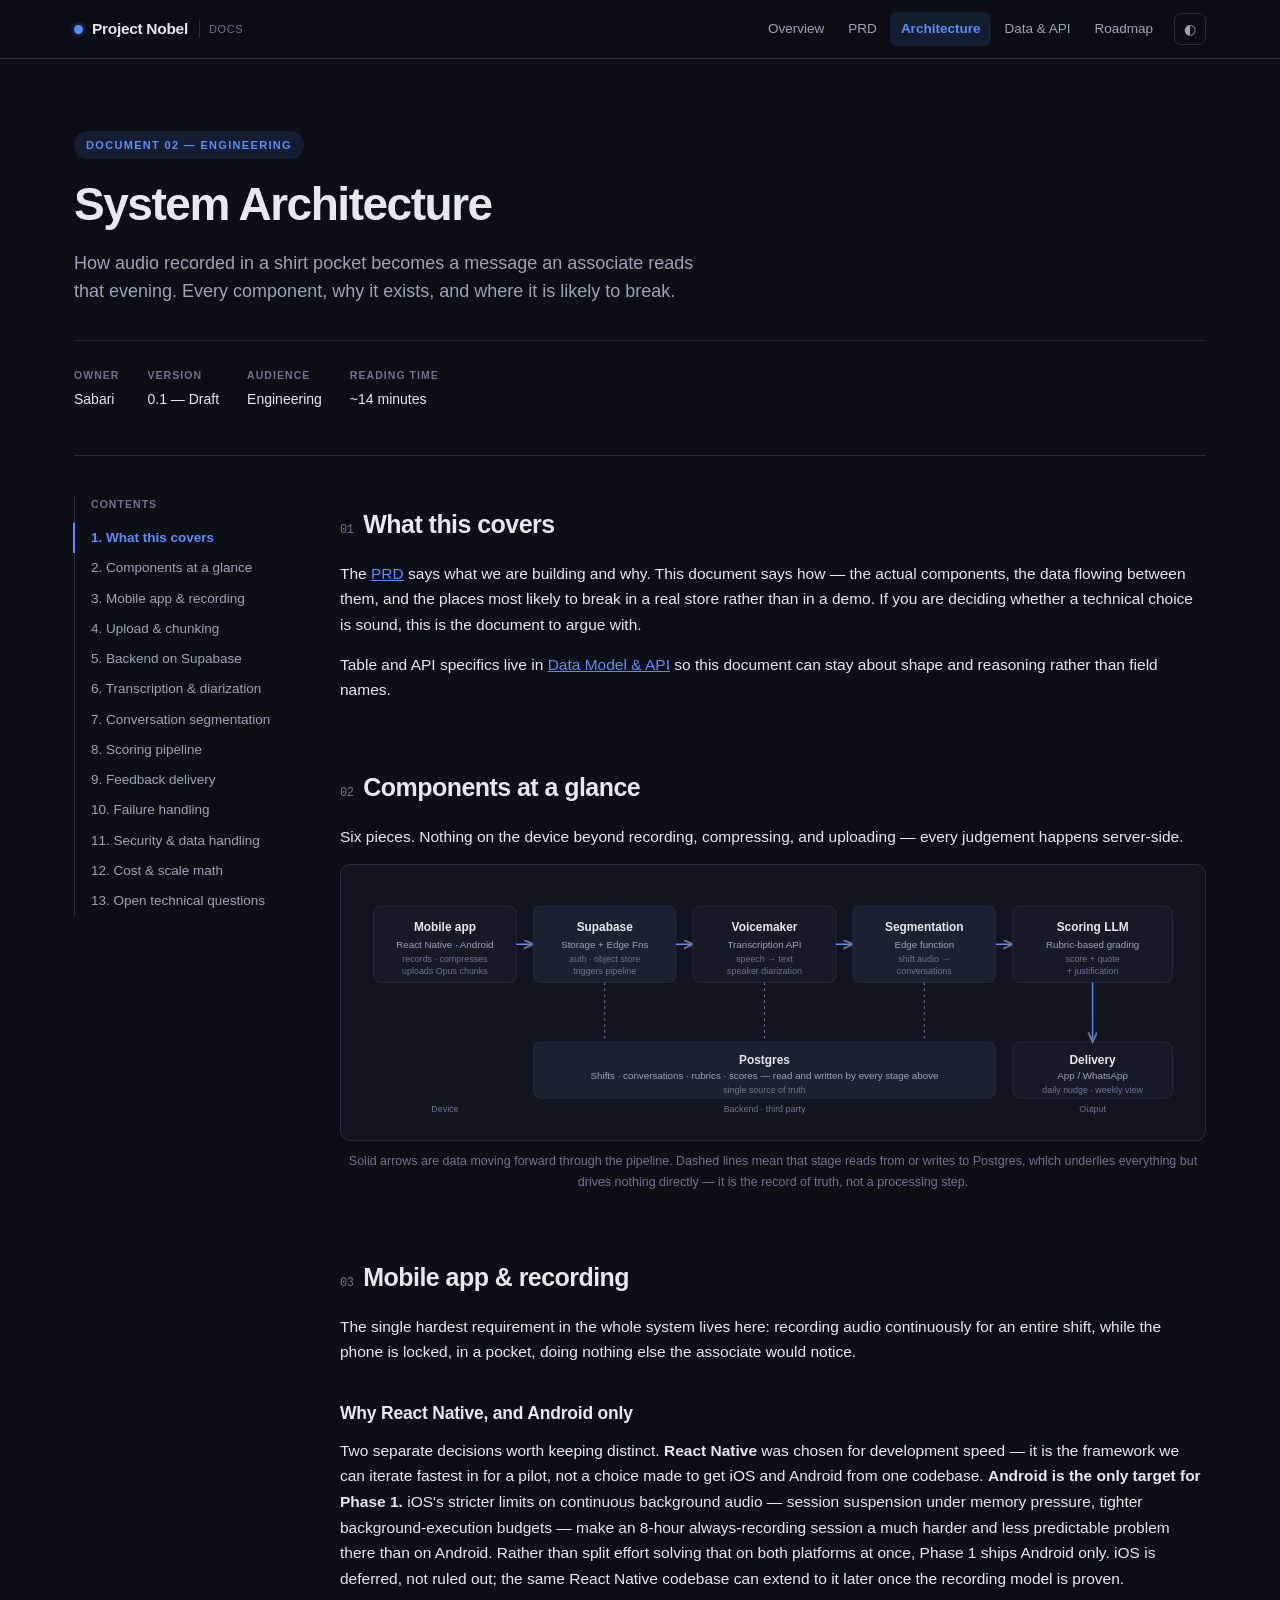
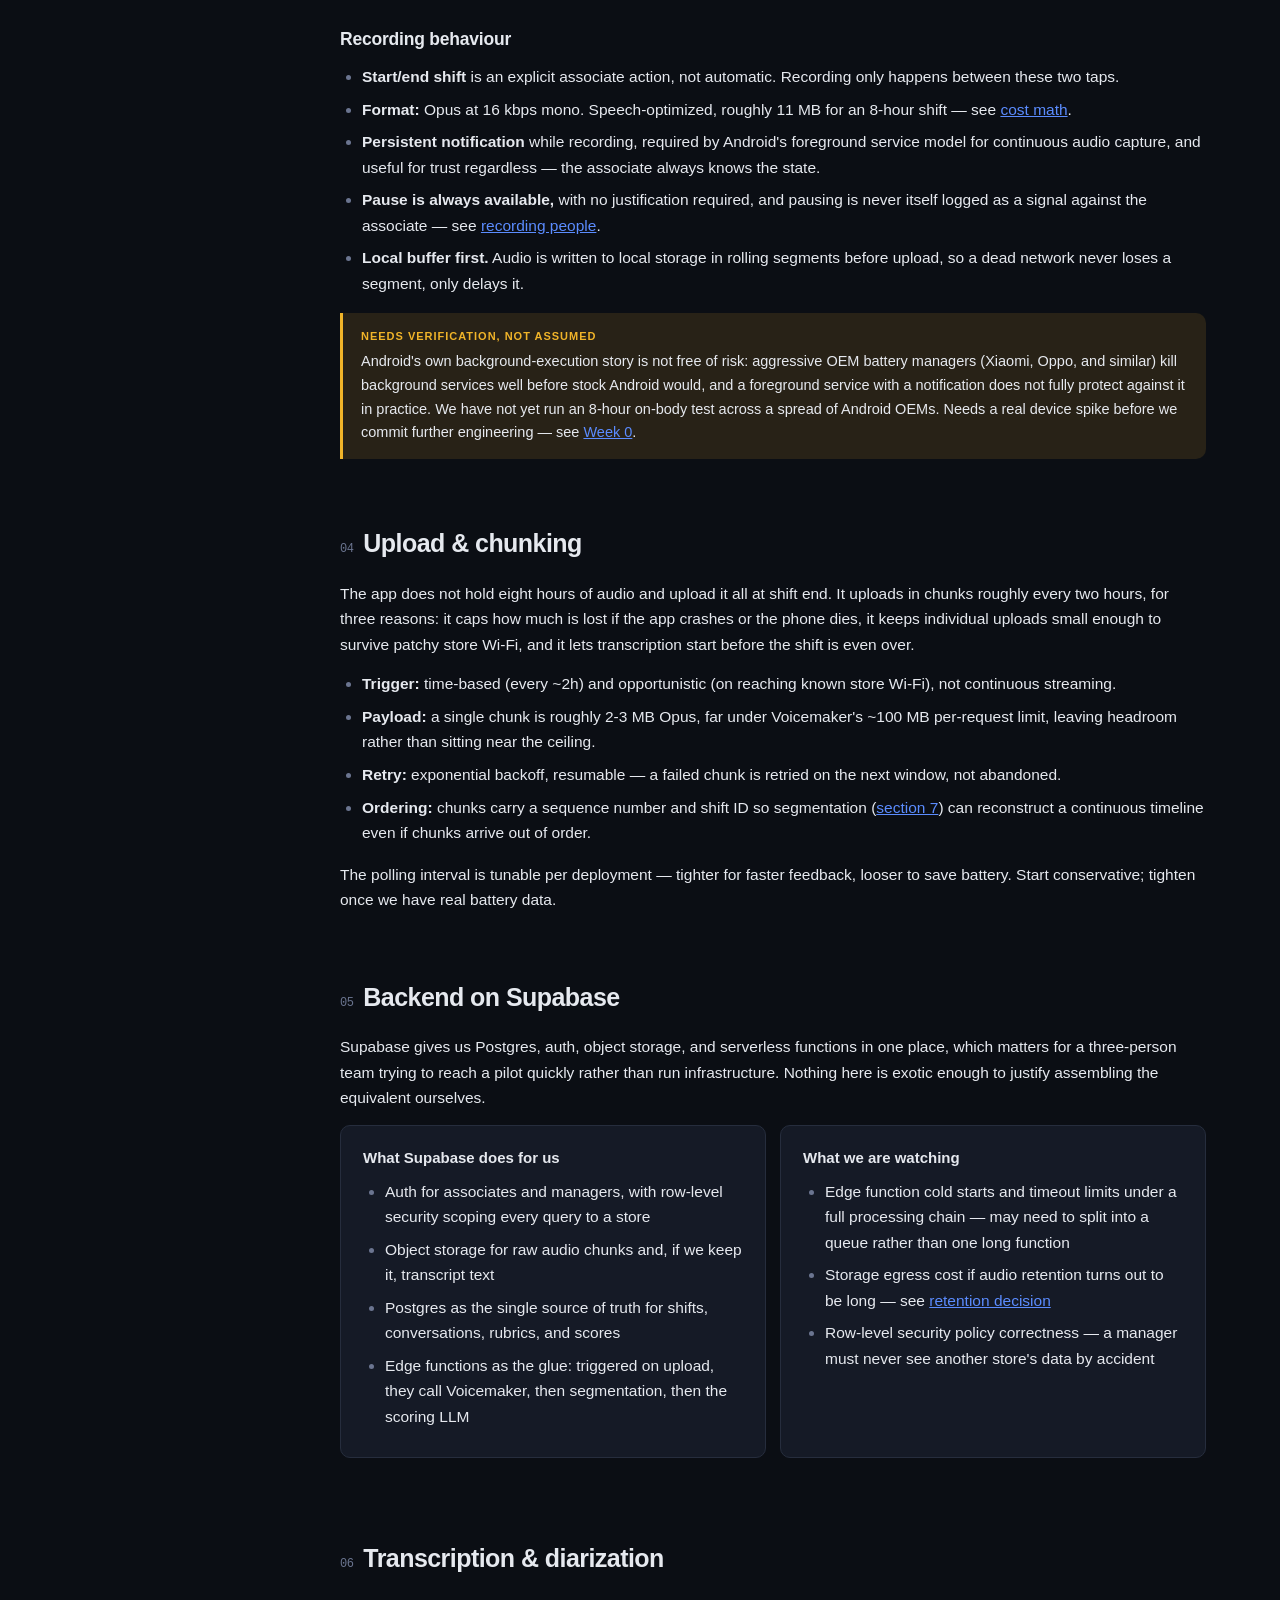
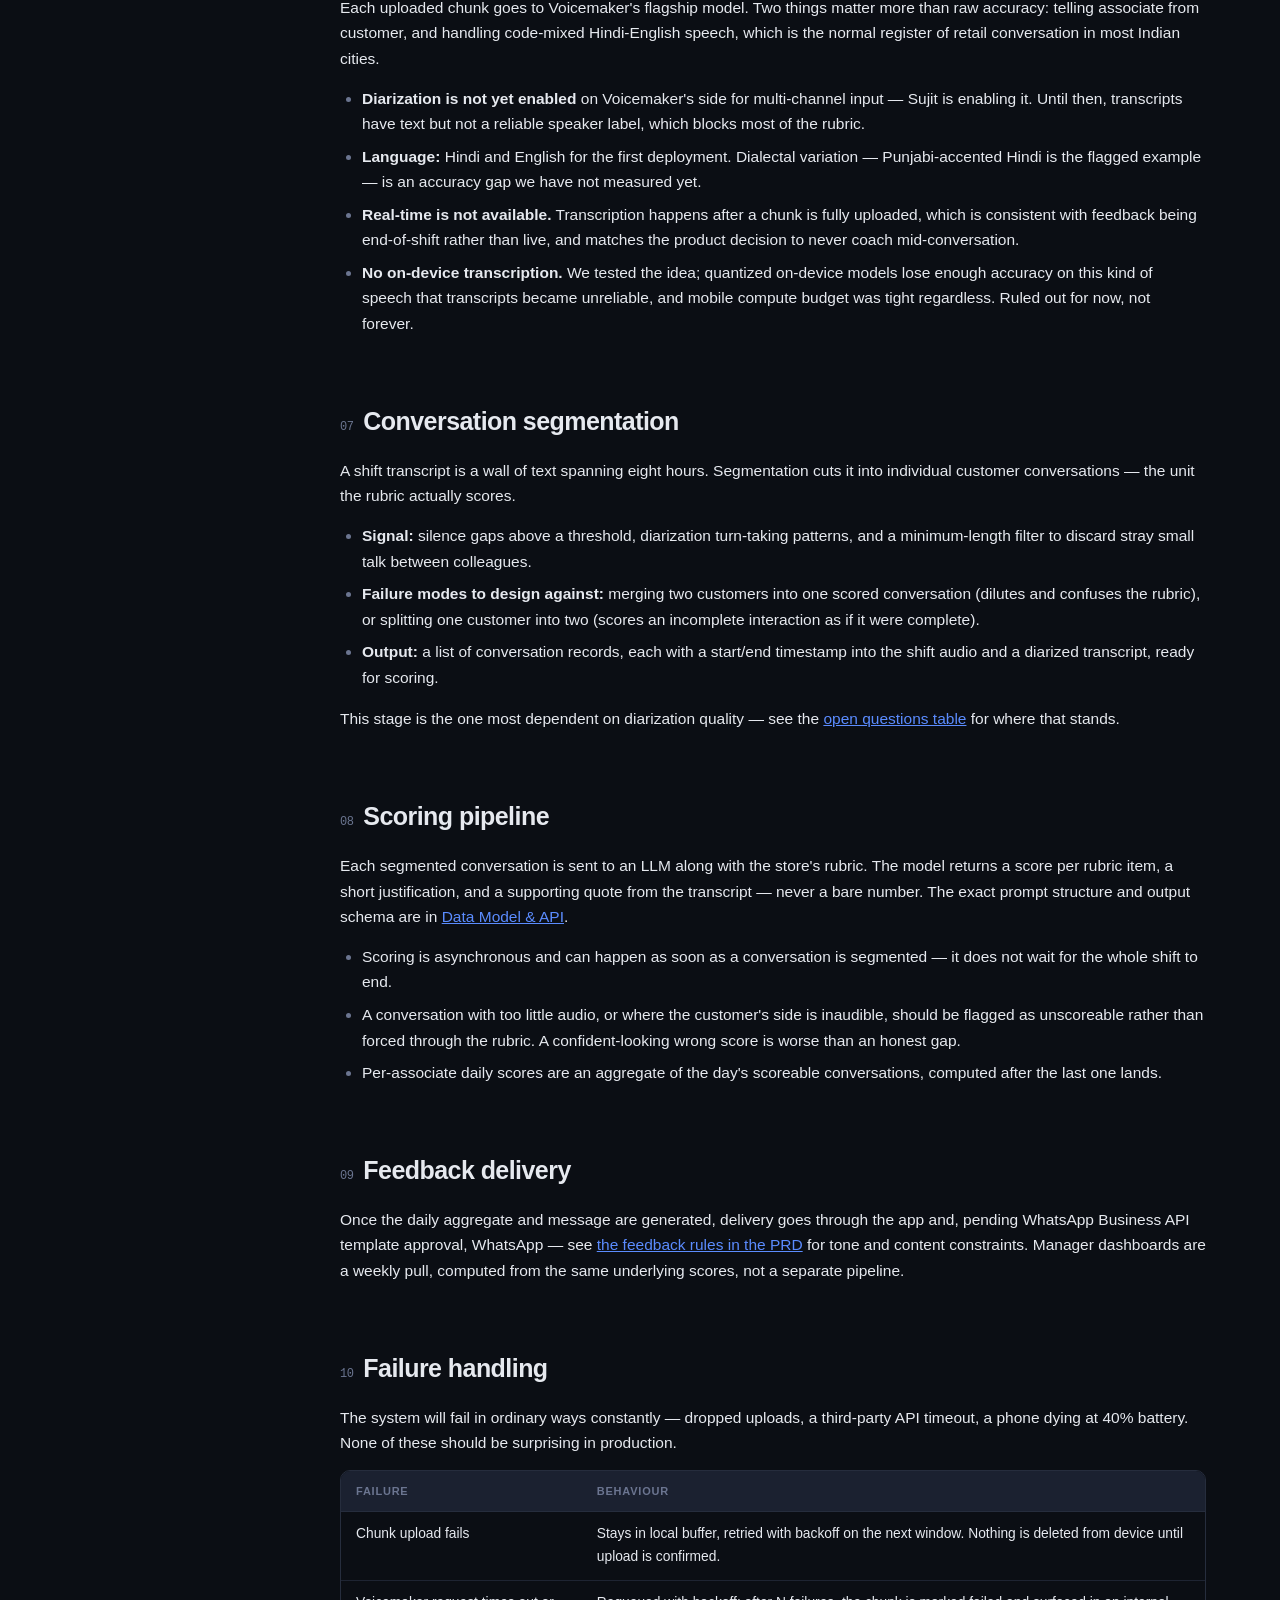
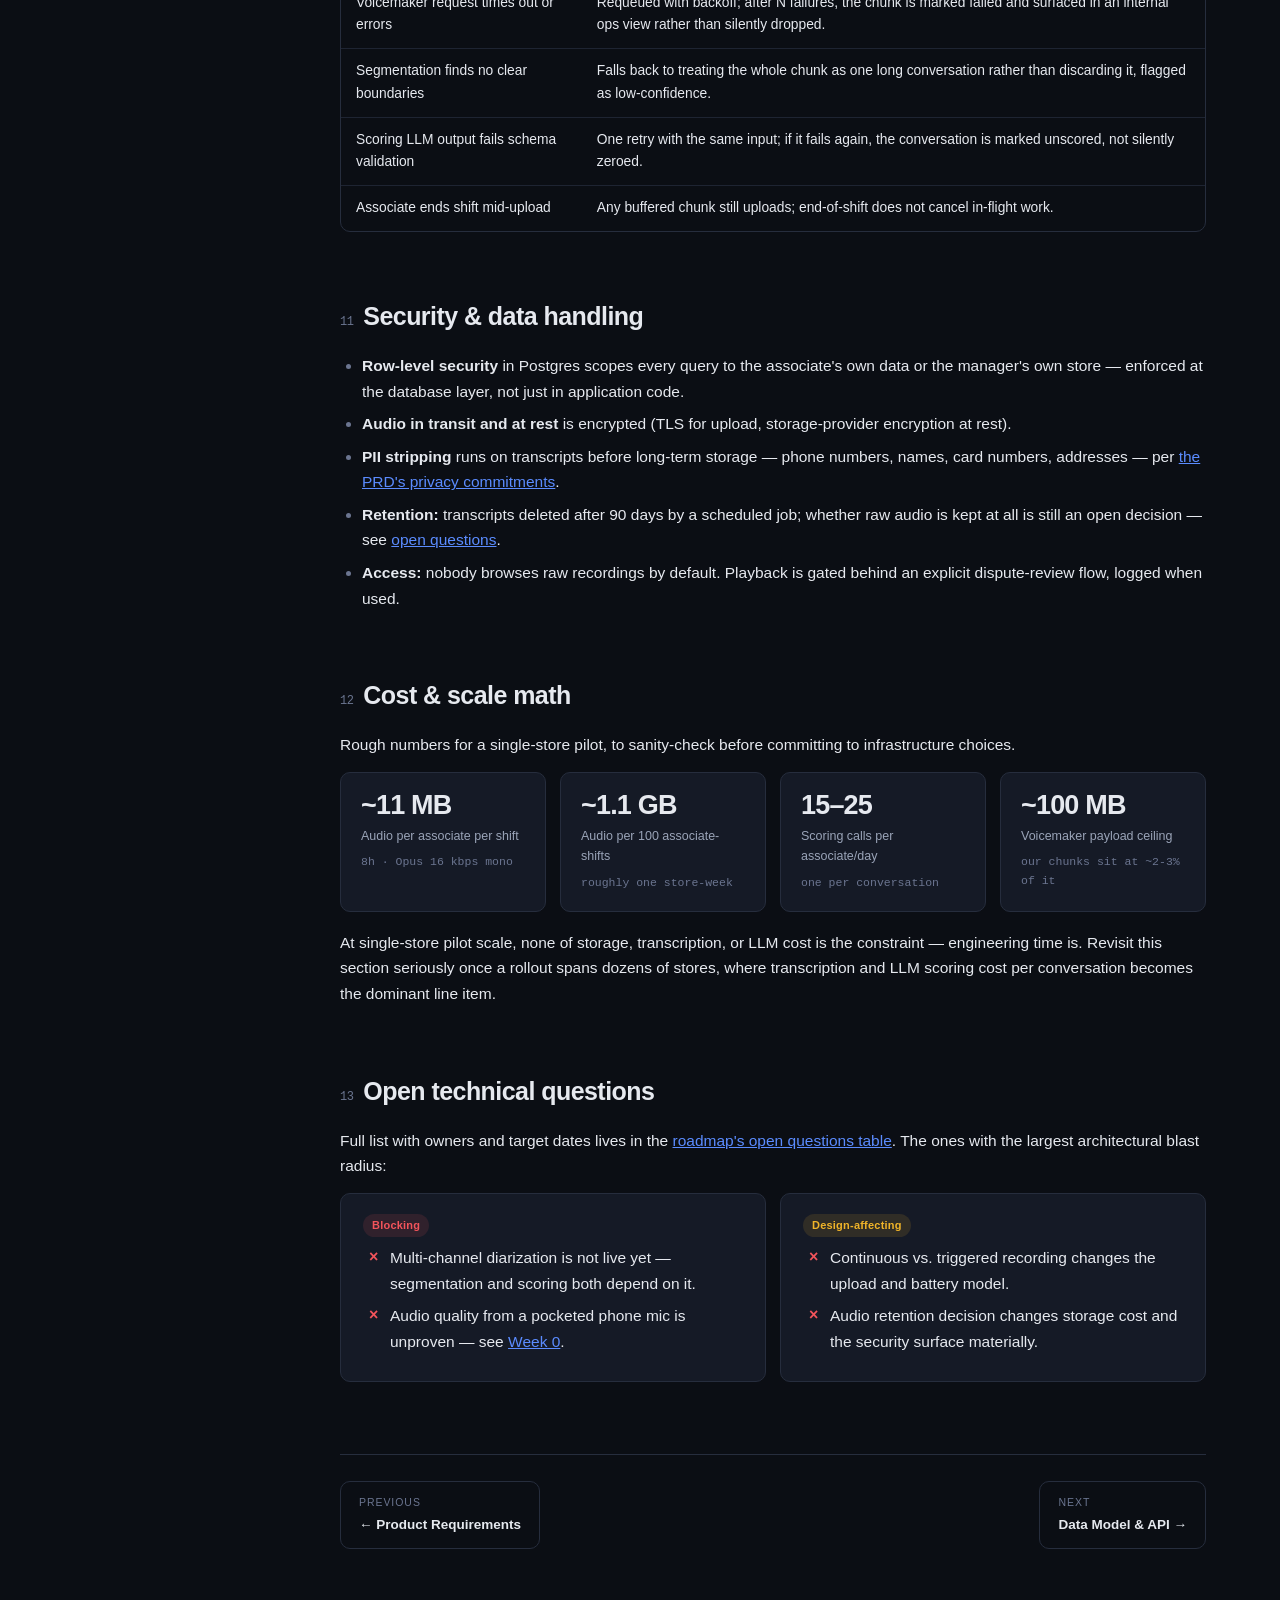
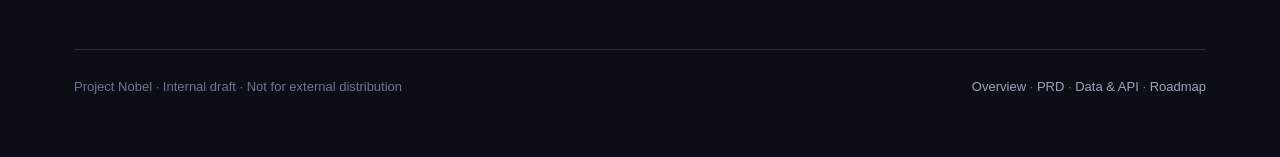
==== architecture.html @ faa928ad "Add Project Nobel documentation site: PRD, architecture, data model, roadmap Four-page HTML doc set " ====
<!DOCTYPE html>
<html lang="en" data-theme="dark">
<head>
<meta charset="utf-8">
<meta name="viewport" content="width=device-width, initial-scale=1">
<title>System Architecture — Project Nobel</title>
<meta name="description" content="How audio gets from a phone in a store to a feedback message. Components, pipelines, failure handling, security.">
<link rel="stylesheet" href="assets/styles.css">
</head>
<body>

<header class="topbar">
  <div class="topbar-inner">
    <a class="brand" href="index.html"><span class="brand-dot"></span> Project Nobel <small>Docs</small></a>
    <nav class="nav">
      <a href="index.html">Overview</a>
      <a href="prd.html">PRD</a>
      <a href="architecture.html" class="active">Architecture</a>
      <a href="data-model.html">Data &amp; API</a>
      <a href="roadmap.html">Roadmap</a>
      <button class="icon-btn" data-theme-toggle type="button">◐</button>
    </nav>
  </div>
  <div class="progress"></div>
</header>

<div class="wrap">

  <section class="hero">
    <span class="eyebrow">Document 02 — Engineering</span>
    <h1>System Architecture</h1>
    <p class="lede">
      How audio recorded in a shirt pocket becomes a message an associate reads that evening.
      Every component, why it exists, and where it is likely to break.
    </p>
    <div class="meta-row">
      <div class="meta-item"><div class="k">Owner</div><div class="v">Sabari</div></div>
      <div class="meta-item"><div class="k">Version</div><div class="v">0.1 — Draft</div></div>
      <div class="meta-item"><div class="k">Audience</div><div class="v">Engineering</div></div>
      <div class="meta-item"><div class="k">Reading time</div><div class="v">~14 minutes</div></div>
    </div>
  </section>

  <div class="layout">

    <aside class="toc">
      <div class="toc-label">Contents</div>
      <a href="#scope">1. What this covers</a>
      <a href="#glance">2. Components at a glance</a>
      <a href="#mobile">3. Mobile app &amp; recording</a>
      <a href="#upload">4. Upload &amp; chunking</a>
      <a href="#backend">5. Backend on Supabase</a>
      <a href="#transcribe">6. Transcription &amp; diarization</a>
      <a href="#segment">7. Conversation segmentation</a>
      <a href="#score">8. Scoring pipeline</a>
      <a href="#deliver">9. Feedback delivery</a>
      <a href="#failure">10. Failure handling</a>
      <a href="#security">11. Security &amp; data handling</a>
      <a href="#cost">12. Cost &amp; scale math</a>
      <a href="#open">13. Open technical questions</a>
    </aside>

    <main>

      <h2 id="scope"><span class="section-num">01</span>What this covers</h2>
      <p>
        The <a href="prd.html">PRD</a> says what we are building and why. This document says how —
        the actual components, the data flowing between them, and the places most likely to break
        in a real store rather than in a demo. If you are deciding whether a technical choice is
        sound, this is the document to argue with.
      </p>
      <p>
        Table and API specifics live in <a href="data-model.html">Data Model &amp; API</a> so this
        document can stay about shape and reasoning rather than field names.
      </p>

      <h2 id="glance"><span class="section-num">02</span>Components at a glance</h2>
      <p>Six pieces. Nothing on the device beyond recording, compressing, and uploading — every judgement happens server-side.</p>

      <div class="diagram">
        <svg viewBox="0 0 960 268" role="img" aria-label="Architecture diagram: mobile app, Supabase storage and edge functions, Voicemaker transcription, segmentation, scoring LLM in a top row; Postgres and delivery in a second row, with dashed lines showing which stages read and write Postgres">
          <defs>
            <marker id="ah2" markerWidth="9" markerHeight="9" refX="7" refY="3.2" orient="auto">
              <path d="M0,0 L7,3.2 L0,6.4" class="d-line" fill="none" stroke-width="1.4"/>
            </marker>
          </defs>

          <!-- pipeline row -->
          <g>
            <rect x="10" y="20" width="168" height="90" rx="9" class="d-fill d-stroke" stroke-width="1"/>
            <text x="94" y="50" text-anchor="middle" class="d-text" font-size="14" font-weight="620">Mobile app</text>
            <text x="94" y="70" text-anchor="middle" class="d-dim" font-size="11.5">React Native · Android</text>
            <text x="94" y="86" text-anchor="middle" class="d-faint" font-size="10.5" font-family="ui-monospace,monospace">records · compresses</text>
            <text x="94" y="100" text-anchor="middle" class="d-faint" font-size="10.5" font-family="ui-monospace,monospace">uploads Opus chunks</text>
          </g>
          <line x1="178" y1="65" x2="198" y2="65" class="d-line d-accent-s" stroke-width="1.6" marker-end="url(#ah2)"/>

          <g>
            <rect x="198" y="20" width="168" height="90" rx="9" class="d-fill2 d-stroke" stroke-width="1"/>
            <text x="282" y="50" text-anchor="middle" class="d-text" font-size="14" font-weight="620">Supabase</text>
            <text x="282" y="70" text-anchor="middle" class="d-dim" font-size="11.5">Storage + Edge Fns</text>
            <text x="282" y="86" text-anchor="middle" class="d-faint" font-size="10.5" font-family="ui-monospace,monospace">auth · object store</text>
            <text x="282" y="100" text-anchor="middle" class="d-faint" font-size="10.5" font-family="ui-monospace,monospace">triggers pipeline</text>
          </g>
          <line x1="366" y1="65" x2="386" y2="65" class="d-line d-accent-s" stroke-width="1.6" marker-end="url(#ah2)"/>

          <g>
            <rect x="386" y="20" width="168" height="90" rx="9" class="d-fill d-stroke" stroke-width="1"/>
            <text x="470" y="50" text-anchor="middle" class="d-text" font-size="14" font-weight="620">Voicemaker</text>
            <text x="470" y="70" text-anchor="middle" class="d-dim" font-size="11.5">Transcription API</text>
            <text x="470" y="86" text-anchor="middle" class="d-faint" font-size="10.5" font-family="ui-monospace,monospace">speech → text</text>
            <text x="470" y="100" text-anchor="middle" class="d-faint" font-size="10.5" font-family="ui-monospace,monospace">speaker diarization</text>
          </g>
          <line x1="554" y1="65" x2="574" y2="65" class="d-line d-accent-s" stroke-width="1.6" marker-end="url(#ah2)"/>

          <g>
            <rect x="574" y="20" width="168" height="90" rx="9" class="d-fill2 d-stroke" stroke-width="1"/>
            <text x="658" y="50" text-anchor="middle" class="d-text" font-size="14" font-weight="620">Segmentation</text>
            <text x="658" y="70" text-anchor="middle" class="d-dim" font-size="11.5">Edge function</text>
            <text x="658" y="86" text-anchor="middle" class="d-faint" font-size="10.5" font-family="ui-monospace,monospace">shift audio →</text>
            <text x="658" y="100" text-anchor="middle" class="d-faint" font-size="10.5" font-family="ui-monospace,monospace">conversations</text>
          </g>
          <line x1="742" y1="65" x2="762" y2="65" class="d-line d-accent-s" stroke-width="1.6" marker-end="url(#ah2)"/>

          <g>
            <rect x="762" y="20" width="188" height="90" rx="9" class="d-fill d-stroke" stroke-width="1"/>
            <text x="856" y="50" text-anchor="middle" class="d-text" font-size="14" font-weight="620">Scoring LLM</text>
            <text x="856" y="70" text-anchor="middle" class="d-dim" font-size="11.5">Rubric-based grading</text>
            <text x="856" y="86" text-anchor="middle" class="d-faint" font-size="10.5" font-family="ui-monospace,monospace">score + quote</text>
            <text x="856" y="100" text-anchor="middle" class="d-faint" font-size="10.5" font-family="ui-monospace,monospace">+ justification</text>
          </g>

          <!-- second row: persistence + output -->
          <rect x="198" y="180" width="544" height="66" rx="9" class="d-fill2 d-stroke" stroke-width="1"/>
          <text x="470" y="206" text-anchor="middle" class="d-text" font-size="14" font-weight="620">Postgres</text>
          <text x="470" y="224" text-anchor="middle" class="d-dim" font-size="11.5">Shifts · conversations · rubrics · scores — read and written by every stage above</text>
          <text x="470" y="240" text-anchor="middle" class="d-faint" font-size="10.5" font-family="ui-monospace,monospace">single source of truth</text>

          <line x1="282" y1="110" x2="282" y2="180" class="d-line" stroke-width="1.2" stroke-dasharray="3,4"/>
          <line x1="658" y1="110" x2="658" y2="180" class="d-line" stroke-width="1.2" stroke-dasharray="3,4"/>
          <line x1="470" y1="110" x2="470" y2="180" class="d-line" stroke-width="1.2" stroke-dasharray="3,4"/>

          <rect x="762" y="180" width="188" height="66" rx="9" class="d-fill d-stroke" stroke-width="1"/>
          <text x="856" y="206" text-anchor="middle" class="d-text" font-size="14" font-weight="620">Delivery</text>
          <text x="856" y="224" text-anchor="middle" class="d-dim" font-size="11.5">App / WhatsApp</text>
          <text x="856" y="240" text-anchor="middle" class="d-faint" font-size="10.5" font-family="ui-monospace,monospace">daily nudge · weekly view</text>
          <line x1="856" y1="110" x2="856" y2="180" class="d-line d-accent-s" stroke-width="1.6" marker-end="url(#ah2)"/>

          <text x="94" y="262" text-anchor="middle" class="d-faint" font-size="10.5">Device</text>
          <text x="470" y="262" text-anchor="middle" class="d-faint" font-size="10.5">Backend · third party</text>
          <text x="856" y="262" text-anchor="middle" class="d-faint" font-size="10.5">Output</text>
        </svg>
      </div>
      <p class="caption">
        Solid arrows are data moving forward through the pipeline. Dashed lines mean that stage reads
        from or writes to Postgres, which underlies everything but drives nothing directly — it is
        the record of truth, not a processing step.
      </p>

      <h2 id="mobile"><span class="section-num">03</span>Mobile app &amp; recording</h2>
      <p>
        The single hardest requirement in the whole system lives here: recording audio continuously
        for an entire shift, while the phone is locked, in a pocket, doing nothing else the associate
        would notice.
      </p>

      <h3>Why React Native, and Android only</h3>
      <p>
        Two separate decisions worth keeping distinct. <strong>React Native</strong> was chosen for
        development speed — it is the framework we can iterate fastest in for a pilot, not a choice
        made to get iOS and Android from one codebase. <strong>Android is the only target for Phase 1.</strong>
        iOS's stricter limits on continuous background audio — session suspension under memory
        pressure, tighter background-execution budgets — make an 8-hour always-recording session a
        much harder and less predictable problem there than on Android. Rather than split effort
        solving that on both platforms at once, Phase 1 ships Android only. iOS is deferred, not
        ruled out; the same React Native codebase can extend to it later once the recording model
        is proven.
      </p>

      <h3>Recording behaviour</h3>
      <ul>
        <li><strong>Start/end shift</strong> is an explicit associate action, not automatic. Recording only happens between these two taps.</li>
        <li><strong>Format:</strong> Opus at 16 kbps mono. Speech-optimized, roughly 11 MB for an 8-hour shift — see <a href="#cost">cost math</a>.</li>
        <li><strong>Persistent notification</strong> while recording, required by Android's foreground service model for continuous audio capture, and useful for trust regardless — the associate always knows the state.</li>
        <li><strong>Pause is always available,</strong> with no justification required, and pausing is never itself logged as a signal against the associate — see <a href="prd.html#privacy">recording people</a>.</li>
        <li><strong>Local buffer first.</strong> Audio is written to local storage in rolling segments before upload, so a dead network never loses a segment, only delays it.</li>
      </ul>

      <div class="note warn">
        <div class="t">Needs verification, not assumed</div>
        <p>
          Android's own background-execution story is not free of risk: aggressive OEM battery
          managers (Xiaomi, Oppo, and similar) kill background services well before stock Android
          would, and a foreground service with a notification does not fully protect against it in
          practice. We have not yet run an 8-hour on-body test across a spread of Android OEMs.
          Needs a real device spike before we commit further engineering — see
          <a href="roadmap.html#week0">Week 0</a>.
        </p>
      </div>

      <h2 id="upload"><span class="section-num">04</span>Upload &amp; chunking</h2>
      <p>
        The app does not hold eight hours of audio and upload it all at shift end. It uploads in
        chunks roughly every two hours, for three reasons: it caps how much is lost if the app
        crashes or the phone dies, it keeps individual uploads small enough to survive patchy store
        Wi-Fi, and it lets transcription start before the shift is even over.
      </p>
      <ul>
        <li><strong>Trigger:</strong> time-based (every ~2h) and opportunistic (on reaching known store Wi-Fi), not continuous streaming.</li>
        <li><strong>Payload:</strong> a single chunk is roughly 2-3 MB Opus, far under Voicemaker's ~100 MB per-request limit, leaving headroom rather than sitting near the ceiling.</li>
        <li><strong>Retry:</strong> exponential backoff, resumable — a failed chunk is retried on the next window, not abandoned.</li>
        <li><strong>Ordering:</strong> chunks carry a sequence number and shift ID so segmentation (<a href="#segment">section 7</a>) can reconstruct a continuous timeline even if chunks arrive out of order.</li>
      </ul>
      <p>The polling interval is tunable per deployment — tighter for faster feedback, looser to save battery. Start conservative; tighten once we have real battery data.</p>

      <h2 id="backend"><span class="section-num">05</span>Backend on Supabase</h2>
      <p>
        Supabase gives us Postgres, auth, object storage, and serverless functions in one place,
        which matters for a three-person team trying to reach a pilot quickly rather than run
        infrastructure. Nothing here is exotic enough to justify assembling the equivalent ourselves.
      </p>
      <div class="grid g2">
        <div class="card">
          <div class="card-title">What Supabase does for us</div>
          <ul>
            <li>Auth for associates and managers, with row-level security scoping every query to a store</li>
            <li>Object storage for raw audio chunks and, if we keep it, transcript text</li>
            <li>Postgres as the single source of truth for shifts, conversations, rubrics, and scores</li>
            <li>Edge functions as the glue: triggered on upload, they call Voicemaker, then segmentation, then the scoring LLM</li>
          </ul>
        </div>
        <div class="card">
          <div class="card-title">What we are watching</div>
          <ul>
            <li>Edge function cold starts and timeout limits under a full processing chain — may need to split into a queue rather than one long function</li>
            <li>Storage egress cost if audio retention turns out to be long — see <a href="prd.html#privacy">retention decision</a></li>
            <li>Row-level security policy correctness — a manager must never see another store's data by accident</li>
          </ul>
        </div>
      </div>

      <h2 id="transcribe"><span class="section-num">06</span>Transcription &amp; diarization</h2>
      <p>
        Each uploaded chunk goes to Voicemaker's flagship model. Two things matter more than raw
        accuracy: telling associate from customer, and handling code-mixed Hindi-English speech,
        which is the normal register of retail conversation in most Indian cities.
      </p>
      <ul>
        <li><strong>Diarization is not yet enabled</strong> on Voicemaker's side for multi-channel input — Sujit is enabling it. Until then, transcripts have text but not a reliable speaker label, which blocks most of the rubric.</li>
        <li><strong>Language:</strong> Hindi and English for the first deployment. Dialectal variation — Punjabi-accented Hindi is the flagged example — is an accuracy gap we have not measured yet.</li>
        <li><strong>Real-time is not available.</strong> Transcription happens after a chunk is fully uploaded, which is consistent with feedback being end-of-shift rather than live, and matches the product decision to never coach mid-conversation.</li>
        <li><strong>No on-device transcription.</strong> We tested the idea; quantized on-device models lose enough accuracy on this kind of speech that transcripts became unreliable, and mobile compute budget was tight regardless. Ruled out for now, not forever.</li>
      </ul>

      <h2 id="segment"><span class="section-num">07</span>Conversation segmentation</h2>
      <p>
        A shift transcript is a wall of text spanning eight hours. Segmentation cuts it into
        individual customer conversations — the unit the rubric actually scores.
      </p>
      <ul>
        <li><strong>Signal:</strong> silence gaps above a threshold, diarization turn-taking patterns, and a minimum-length filter to discard stray small talk between colleagues.</li>
        <li><strong>Failure modes to design against:</strong> merging two customers into one scored conversation (dilutes and confuses the rubric), or splitting one customer into two (scores an incomplete interaction as if it were complete).</li>
        <li><strong>Output:</strong> a list of conversation records, each with a start/end timestamp into the shift audio and a diarized transcript, ready for scoring.</li>
      </ul>
      <p>This stage is the one most dependent on diarization quality — see the <a href="roadmap.html#open">open questions table</a> for where that stands.</p>

      <h2 id="score"><span class="section-num">08</span>Scoring pipeline</h2>
      <p>
        Each segmented conversation is sent to an LLM along with the store's rubric. The model
        returns a score per rubric item, a short justification, and a supporting quote from the
        transcript — never a bare number. The exact prompt structure and output schema are in
        <a href="data-model.html#prompt">Data Model &amp; API</a>.
      </p>
      <ul>
        <li>Scoring is asynchronous and can happen as soon as a conversation is segmented — it does not wait for the whole shift to end.</li>
        <li>A conversation with too little audio, or where the customer's side is inaudible, should be flagged as unscoreable rather than forced through the rubric. A confident-looking wrong score is worse than an honest gap.</li>
        <li>Per-associate daily scores are an aggregate of the day's scoreable conversations, computed after the last one lands.</li>
      </ul>

      <h2 id="deliver"><span class="section-num">09</span>Feedback delivery</h2>
      <p>
        Once the daily aggregate and message are generated, delivery goes through the app and,
        pending WhatsApp Business API template approval, WhatsApp — see
        <a href="prd.html#feedback">the feedback rules in the PRD</a> for tone and content constraints.
        Manager dashboards are a weekly pull, computed from the same underlying scores, not a
        separate pipeline.
      </p>

      <h2 id="failure"><span class="section-num">10</span>Failure handling</h2>
      <p>The system will fail in ordinary ways constantly — dropped uploads, a third-party API timeout, a phone dying at 40% battery. None of these should be surprising in production.</p>
      <div class="table-wrap">
        <table>
          <thead><tr><th>Failure</th><th>Behaviour</th></tr></thead>
          <tbody>
            <tr><td>Chunk upload fails</td><td>Stays in local buffer, retried with backoff on the next window. Nothing is deleted from device until upload is confirmed.</td></tr>
            <tr><td>Voicemaker request times out or errors</td><td>Requeued with backoff; after N failures, the chunk is marked failed and surfaced in an internal ops view rather than silently dropped.</td></tr>
            <tr><td>Segmentation finds no clear boundaries</td><td>Falls back to treating the whole chunk as one long conversation rather than discarding it, flagged as low-confidence.</td></tr>
            <tr><td>Scoring LLM output fails schema validation</td><td>One retry with the same input; if it fails again, the conversation is marked unscored, not silently zeroed.</td></tr>
            <tr><td>Associate ends shift mid-upload</td><td>Any buffered chunk still uploads; end-of-shift does not cancel in-flight work.</td></tr>
          </tbody>
        </table>
      </div>

      <h2 id="security"><span class="section-num">11</span>Security &amp; data handling</h2>
      <ul>
        <li><strong>Row-level security</strong> in Postgres scopes every query to the associate's own data or the manager's own store — enforced at the database layer, not just in application code.</li>
        <li><strong>Audio in transit and at rest</strong> is encrypted (TLS for upload, storage-provider encryption at rest).</li>
        <li><strong>PII stripping</strong> runs on transcripts before long-term storage — phone numbers, names, card numbers, addresses — per <a href="prd.html#privacy">the PRD's privacy commitments</a>.</li>
        <li><strong>Retention:</strong> transcripts deleted after 90 days by a scheduled job; whether raw audio is kept at all is still an open decision — see <a href="roadmap.html#open">open questions</a>.</li>
        <li><strong>Access:</strong> nobody browses raw recordings by default. Playback is gated behind an explicit dispute-review flow, logged when used.</li>
      </ul>

      <h2 id="cost"><span class="section-num">12</span>Cost &amp; scale math</h2>
      <p>Rough numbers for a single-store pilot, to sanity-check before committing to infrastructure choices.</p>
      <div class="grid g4">
        <div class="stat"><div class="num">~11 MB</div><div class="lbl">Audio per associate per shift</div><div class="sub">8h · Opus 16 kbps mono</div></div>
        <div class="stat"><div class="num">~1.1 GB</div><div class="lbl">Audio per 100 associate-shifts</div><div class="sub">roughly one store-week</div></div>
        <div class="stat"><div class="num">15–25</div><div class="lbl">Scoring calls per associate/day</div><div class="sub">one per conversation</div></div>
        <div class="stat"><div class="num">~100 MB</div><div class="lbl">Voicemaker payload ceiling</div><div class="sub">our chunks sit at ~2-3% of it</div></div>
      </div>
      <p>
        At single-store pilot scale, none of storage, transcription, or LLM cost is the constraint —
        engineering time is. Revisit this section seriously once a rollout spans dozens of stores,
        where transcription and LLM scoring cost per conversation becomes the dominant line item.
      </p>

      <h2 id="open"><span class="section-num">13</span>Open technical questions</h2>
      <p>Full list with owners and target dates lives in the <a href="roadmap.html#open">roadmap's open questions table</a>. The ones with the largest architectural blast radius:</p>
      <div class="grid g2">
        <div class="card">
          <div class="card-title"><span class="pill p-red">Blocking</span></div>
          <ul class="crosslist">
            <li>Multi-channel diarization is not live yet — segmentation and scoring both depend on it.</li>
            <li>Audio quality from a pocketed phone mic is unproven — see <a href="roadmap.html#week0">Week 0</a>.</li>
          </ul>
        </div>
        <div class="card">
          <div class="card-title"><span class="pill p-yellow">Design-affecting</span></div>
          <ul class="crosslist">
            <li>Continuous vs. triggered recording changes the upload and battery model.</li>
            <li>Audio retention decision changes storage cost and the security surface materially.</li>
          </ul>
        </div>
      </div>

      <div class="pagenav">
        <a href="prd.html"><div class="k">Previous</div><div class="v">← Product Requirements</div></a>
        <a href="data-model.html"><div class="k">Next</div><div class="v">Data Model &amp; API →</div></a>
      </div>

    </main>
  </div>

  <footer class="footer">
    <div>Project Nobel · Internal draft · Not for external distribution</div>
    <div><a href="index.html">Overview</a> · <a href="prd.html">PRD</a> · <a href="data-model.html">Data &amp; API</a> · <a href="roadmap.html">Roadmap</a></div>
  </footer>
</div>

<script src="assets/app.js"></script>
</body>
</html>
---- assets/styles.css ----
/* Project Nobel — shared stylesheet
   Self-contained. No external fonts, no CDNs. Works offline. */

:root {
  --bg: #0b0e14;
  --bg-soft: #11151f;
  --surface: #151a26;
  --surface-2: #1b2130;
  --border: #262d3d;
  --border-soft: #1e2432;

  --text: #e6e9ef;
  --text-dim: #9aa4b8;
  --text-faint: #6b7590;

  --accent: #5b8cff;
  --accent-soft: rgba(91, 140, 255, 0.12);
  --good: #35c790;
  --good-soft: rgba(53, 199, 144, 0.12);
  --warn: #f0b429;
  --warn-soft: rgba(240, 180, 41, 0.12);
  --bad: #f2545b;
  --bad-soft: rgba(242, 84, 91, 0.12);
  --purple: #a78bfa;
  --purple-soft: rgba(167, 139, 250, 0.12);

  --mono: ui-monospace, "SF Mono", SFMono-Regular, Menlo, Consolas, monospace;
  --sans: -apple-system, BlinkMacSystemFont, "Segoe UI", Roboto, Helvetica, Arial, sans-serif;

  --radius: 10px;
  --maxw: 1180px;
}

[data-theme="light"] {
  --bg: #f7f8fa;
  --bg-soft: #ffffff;
  --surface: #ffffff;
  --surface-2: #f2f4f8;
  --border: #dfe3ea;
  --border-soft: #e9ecf1;
  --text: #1a1f2b;
  --text-dim: #55607a;
  --text-faint: #8590a8;
  --accent: #2c5fe0;
  --accent-soft: rgba(44, 95, 224, 0.09);
  --good: #128a5f;
  --good-soft: rgba(18, 138, 95, 0.1);
  --warn: #a4700a;
  --warn-soft: rgba(164, 112, 10, 0.11);
  --bad: #c4303a;
  --bad-soft: rgba(196, 48, 58, 0.09);
  --purple: #6d45d8;
  --purple-soft: rgba(109, 69, 216, 0.1);
}

* { box-sizing: border-box; }

html { scroll-behavior: smooth; scroll-padding-top: 90px; }

body {
  margin: 0;
  background: var(--bg);
  color: var(--text);
  font-family: var(--sans);
  font-size: 15.5px;
  line-height: 1.65;
  -webkit-font-smoothing: antialiased;
}

/* ---------- top bar ---------- */
.topbar {
  position: sticky;
  top: 0;
  z-index: 50;
  background: color-mix(in srgb, var(--bg) 88%, transparent);
  backdrop-filter: saturate(160%) blur(12px);
  border-bottom: 1px solid var(--border);
}
.topbar-inner {
  max-width: var(--maxw);
  margin: 0 auto;
  padding: 0 24px;
  height: 58px;
  display: flex;
  align-items: center;
  gap: 22px;
}
.brand {
  display: flex; align-items: center; gap: 9px;
  font-weight: 650; letter-spacing: -0.02em;
  text-decoration: none; color: var(--text);
  white-space: nowrap;
}
.brand-dot {
  width: 9px; height: 9px; border-radius: 50%;
  background: var(--accent);
  box-shadow: 0 0 0 3px var(--accent-soft);
}
.brand small {
  font-weight: 450; color: var(--text-faint);
  font-size: 11px; letter-spacing: 0.06em; text-transform: uppercase;
  border-left: 1px solid var(--border); padding-left: 9px; margin-left: 2px;
}
.nav { display: flex; gap: 2px; margin-left: auto; align-items: center; flex-wrap: wrap; }
.nav a {
  color: var(--text-dim); text-decoration: none;
  font-size: 13.5px; padding: 6px 11px; border-radius: 7px;
  transition: background 0.12s, color 0.12s;
}
.nav a:hover { color: var(--text); background: var(--surface-2); }
.nav a.active { color: var(--accent); background: var(--accent-soft); font-weight: 550; }

.icon-btn {
  background: transparent; border: 1px solid var(--border);
  color: var(--text-dim); width: 32px; height: 32px;
  border-radius: 7px; cursor: pointer; font-size: 14px;
  display: grid; place-items: center; margin-left: 8px;
  transition: all 0.12s;
}
.icon-btn:hover { color: var(--text); border-color: var(--text-faint); }

/* reading progress */
.progress {
  position: absolute; bottom: -1px; left: 0; height: 2px;
  background: var(--accent); width: 0%;
}

/* ---------- layout ---------- */
.wrap { max-width: var(--maxw); margin: 0 auto; padding: 0 24px; }

.layout {
  display: grid;
  grid-template-columns: 218px minmax(0, 1fr);
  gap: 48px;
  align-items: start;
  padding: 40px 0 100px;
}
.toc {
  position: sticky; top: 88px;
  font-size: 13.5px;
  border-left: 1px solid var(--border);
  padding-left: 16px;
}
.toc-label {
  font-size: 10.5px; text-transform: uppercase; letter-spacing: 0.1em;
  color: var(--text-faint); font-weight: 650; margin-bottom: 10px;
}
.toc a {
  display: block; color: var(--text-dim); text-decoration: none;
  padding: 4px 0; border-left: 2px solid transparent; margin-left: -18px; padding-left: 16px;
  transition: color 0.12s, border-color 0.12s;
}
.toc a:hover { color: var(--text); }
.toc a.active { color: var(--accent); border-left-color: var(--accent); font-weight: 550; }
.toc a.sub { padding-left: 28px; font-size: 12.5px; }

/* ---------- hero ---------- */
.hero { padding: 72px 0 44px; border-bottom: 1px solid var(--border); }
.eyebrow {
  display: inline-flex; align-items: center; gap: 8px;
  font-size: 11px; font-weight: 650; letter-spacing: 0.12em; text-transform: uppercase;
  color: var(--accent); background: var(--accent-soft);
  padding: 5px 12px; border-radius: 100px; margin-bottom: 20px;
}
h1 {
  font-size: clamp(32px, 5vw, 46px); line-height: 1.12;
  letter-spacing: -0.032em; font-weight: 700; margin: 0 0 18px;
}
.lede { font-size: 18px; color: var(--text-dim); max-width: 62ch; margin: 0; line-height: 1.6; }

.meta-row {
  display: flex; flex-wrap: wrap; gap: 28px;
  margin-top: 34px; padding-top: 26px; border-top: 1px solid var(--border-soft);
}
.meta-item .k {
  font-size: 10.5px; text-transform: uppercase; letter-spacing: 0.1em;
  color: var(--text-faint); font-weight: 650; margin-bottom: 3px;
}
.meta-item .v { font-size: 14px; color: var(--text); font-weight: 500; }

/* ---------- typography ---------- */
h2 {
  font-size: 25px; letter-spacing: -0.022em; font-weight: 660;
  margin: 56px 0 16px; padding-top: 8px;
}
h2:first-child { margin-top: 0; }
h3 { font-size: 17.5px; font-weight: 620; letter-spacing: -0.012em; margin: 34px 0 10px; }
h4 { font-size: 14.5px; font-weight: 620; margin: 22px 0 8px; color: var(--text); }
p { margin: 0 0 14px; }
a { color: var(--accent); }
.section-num {
  font-family: var(--mono); font-size: 12px; color: var(--text-faint);
  font-weight: 500; margin-right: 10px;
}
ul, ol { margin: 0 0 16px; padding-left: 22px; }
li { margin-bottom: 7px; }
li::marker { color: var(--text-faint); }
strong { font-weight: 630; color: var(--text); }
hr { border: 0; border-top: 1px solid var(--border); margin: 44px 0; }

code {
  font-family: var(--mono); font-size: 0.865em;
  background: var(--surface-2); border: 1px solid var(--border-soft);
  padding: 1.5px 5px; border-radius: 5px; color: var(--purple);
}
pre {
  background: var(--bg-soft); border: 1px solid var(--border);
  border-radius: var(--radius); padding: 16px 18px; overflow-x: auto;
  font-family: var(--mono); font-size: 12.5px; line-height: 1.62;
  margin: 0 0 18px; color: var(--text-dim);
}
pre code { background: none; border: 0; padding: 0; color: inherit; font-size: inherit; }
pre .c { color: var(--text-faint); font-style: italic; }
pre .s { color: var(--good); }
pre .k { color: var(--accent); }
pre .n { color: var(--warn); }

/* ---------- cards ---------- */
.card {
  background: var(--surface); border: 1px solid var(--border);
  border-radius: var(--radius); padding: 20px 22px; margin-bottom: 16px;
}
.card-title { font-weight: 620; font-size: 15px; margin: 0 0 8px; display: flex; align-items: center; gap: 9px; }
.card p:last-child, .card ul:last-child, .card ol:last-child { margin-bottom: 0; }

.grid { display: grid; gap: 14px; margin-bottom: 18px; }
.g2 { grid-template-columns: repeat(2, minmax(0, 1fr)); }
.g3 { grid-template-columns: repeat(3, minmax(0, 1fr)); }
.g4 { grid-template-columns: repeat(4, minmax(0, 1fr)); }

.stat { background: var(--surface); border: 1px solid var(--border); border-radius: var(--radius); padding: 18px 20px; }
.stat .num { font-size: 27px; font-weight: 680; letter-spacing: -0.03em; line-height: 1.1; }
.stat .lbl { font-size: 12.5px; color: var(--text-dim); margin-top: 5px; }
.stat .sub { font-size: 11.5px; color: var(--text-faint); margin-top: 7px; font-family: var(--mono); }

/* ---------- callouts ---------- */
.note {
  border-left: 3px solid var(--accent); background: var(--accent-soft);
  border-radius: 0 var(--radius) var(--radius) 0;
  padding: 14px 18px; margin: 0 0 18px; font-size: 14.5px;
}
.note.warn { border-left-color: var(--warn); background: var(--warn-soft); }
.note.bad { border-left-color: var(--bad); background: var(--bad-soft); }
.note.good { border-left-color: var(--good); background: var(--good-soft); }
.note .t { font-weight: 650; font-size: 11px; letter-spacing: 0.09em; text-transform: uppercase; margin-bottom: 5px; color: var(--accent); }
.note.warn .t { color: var(--warn); }
.note.bad .t { color: var(--bad); }
.note.good .t { color: var(--good); }
.note p:last-child { margin-bottom: 0; }

/* ---------- tables ---------- */
.table-wrap { overflow-x: auto; margin: 0 0 20px; border: 1px solid var(--border); border-radius: var(--radius); }
table { width: 100%; border-collapse: collapse; font-size: 13.8px; }
th {
  text-align: left; font-weight: 620; font-size: 11px; letter-spacing: 0.07em;
  text-transform: uppercase; color: var(--text-faint);
  padding: 11px 15px; background: var(--surface-2);
  border-bottom: 1px solid var(--border); white-space: nowrap;
}
td { padding: 11px 15px; border-bottom: 1px solid var(--border-soft); vertical-align: top; }
tbody tr:last-child td { border-bottom: 0; }
tbody tr:hover { background: var(--surface); }
td code { font-size: 12px; }

/* ---------- pills ---------- */
.pill {
  display: inline-block; font-size: 11px; font-weight: 620;
  padding: 2.5px 9px; border-radius: 100px; white-space: nowrap;
  letter-spacing: 0.02em;
}
.p-blue { background: var(--accent-soft); color: var(--accent); }
.p-green { background: var(--good-soft); color: var(--good); }
.p-yellow { background: var(--warn-soft); color: var(--warn); }
.p-red { background: var(--bad-soft); color: var(--bad); }
.p-purple { background: var(--purple-soft); color: var(--purple); }
.p-gray { background: var(--surface-2); color: var(--text-dim); }

/* ---------- diagram ---------- */
.diagram {
  background: var(--bg-soft); border: 1px solid var(--border);
  border-radius: var(--radius); padding: 24px; margin: 0 0 10px;
  overflow-x: auto;
}
.diagram svg { display: block; margin: 0 auto; max-width: 100%; height: auto; }
.caption { font-size: 12.5px; color: var(--text-faint); text-align: center; margin: 0 0 24px; }

/* svg theming hooks */
.d-fill { fill: var(--surface); }
.d-fill2 { fill: var(--surface-2); }
.d-stroke { stroke: var(--border); }
.d-text { fill: var(--text); font-family: var(--sans); }
.d-dim { fill: var(--text-dim); font-family: var(--sans); }
.d-faint { fill: var(--text-faint); font-family: var(--sans); }
.d-line { stroke: var(--text-faint); }
.d-accent { fill: var(--accent); }
.d-accent-s { stroke: var(--accent); }

/* ---------- index page tiles ---------- */
.tiles { display: grid; grid-template-columns: repeat(2, minmax(0,1fr)); gap: 16px; margin: 30px 0 0; }
.tile {
  display: block; text-decoration: none; color: inherit;
  background: var(--surface); border: 1px solid var(--border);
  border-radius: var(--radius); padding: 22px 24px;
  transition: border-color 0.15s, transform 0.15s;
}
.tile:hover { border-color: var(--accent); transform: translateY(-2px); }
.tile .n { font-family: var(--mono); font-size: 11.5px; color: var(--text-faint); }
.tile .t { font-size: 17px; font-weight: 640; margin: 6px 0 7px; letter-spacing: -0.015em; }
.tile .d { font-size: 13.8px; color: var(--text-dim); line-height: 1.55; }
.tile .go { font-size: 12.5px; color: var(--accent); margin-top: 13px; font-weight: 550; }

/* ---------- misc ---------- */
.kv { display: grid; grid-template-columns: 165px 1fr; gap: 4px 16px; font-size: 14px; margin-bottom: 18px; }
.kv dt { color: var(--text-faint); font-size: 12.5px; padding-top: 2px; }
.kv dd { margin: 0; }

.checklist { list-style: none; padding-left: 0; }
.checklist li { padding-left: 27px; position: relative; }
.checklist li::before {
  content: ""; position: absolute; left: 4px; top: 8px;
  width: 11px; height: 6px; border-left: 2px solid var(--good); border-bottom: 2px solid var(--good);
  transform: rotate(-45deg);
}
.crosslist { list-style: none; padding-left: 0; }
.crosslist li { padding-left: 27px; position: relative; }
.crosslist li::before {
  content: "\00d7"; position: absolute; left: 6px; top: -1px;
  color: var(--bad); font-weight: 700; font-size: 16px;
}

.footer {
  border-top: 1px solid var(--border); padding: 26px 0 60px;
  font-size: 13px; color: var(--text-faint);
  display: flex; justify-content: space-between; gap: 20px; flex-wrap: wrap;
}
.footer a { color: var(--text-dim); text-decoration: none; }
.footer a:hover { color: var(--accent); }

.pagenav { display: flex; justify-content: space-between; gap: 14px; margin-top: 56px; padding-top: 26px; border-top: 1px solid var(--border); }
.pagenav a {
  text-decoration: none; color: inherit; font-size: 13.5px;
  border: 1px solid var(--border); border-radius: var(--radius);
  padding: 12px 18px; transition: border-color 0.15s;
}
.pagenav a:hover { border-color: var(--accent); }
.pagenav .k { font-size: 10.5px; text-transform: uppercase; letter-spacing: 0.09em; color: var(--text-faint); }
.pagenav .v { font-weight: 600; color: var(--text); margin-top: 2px; }

/* timeline */
.timeline { position: relative; padding-left: 30px; }
.timeline::before { content: ""; position: absolute; left: 7px; top: 6px; bottom: 6px; width: 2px; background: var(--border); }
.tl-item { position: relative; margin-bottom: 26px; }
.tl-item::before {
  content: ""; position: absolute; left: -29px; top: 6px;
  width: 12px; height: 12px; border-radius: 50%;
  background: var(--bg); border: 2px solid var(--accent);
}
.tl-item.done::before { background: var(--good); border-color: var(--good); }
.tl-item.later::before { border-color: var(--text-faint); }
.tl-when { font-family: var(--mono); font-size: 11.5px; color: var(--text-faint); }
.tl-what { font-weight: 620; font-size: 15.5px; margin: 2px 0 5px; }

/* responsive */
@media (max-width: 940px) {
  .layout { grid-template-columns: 1fr; gap: 0; }
  .toc { display: none; }
  .g3, .g4, .g2, .tiles { grid-template-columns: 1fr; }
  .kv { grid-template-columns: 1fr; }
  .kv dt { margin-top: 10px; }
  .nav { display: none; }
}

/* print */
@media print {
  .topbar, .toc, .pagenav, .icon-btn { display: none !important; }
  body { background: #fff; color: #000; font-size: 11pt; }
  .layout { display: block; padding: 0; }
  .card, .stat, pre, .diagram, .table-wrap { break-inside: avoid; border-color: #ccc; }
  h2 { break-after: avoid; }
  a { color: #000; text-decoration: none; }
}
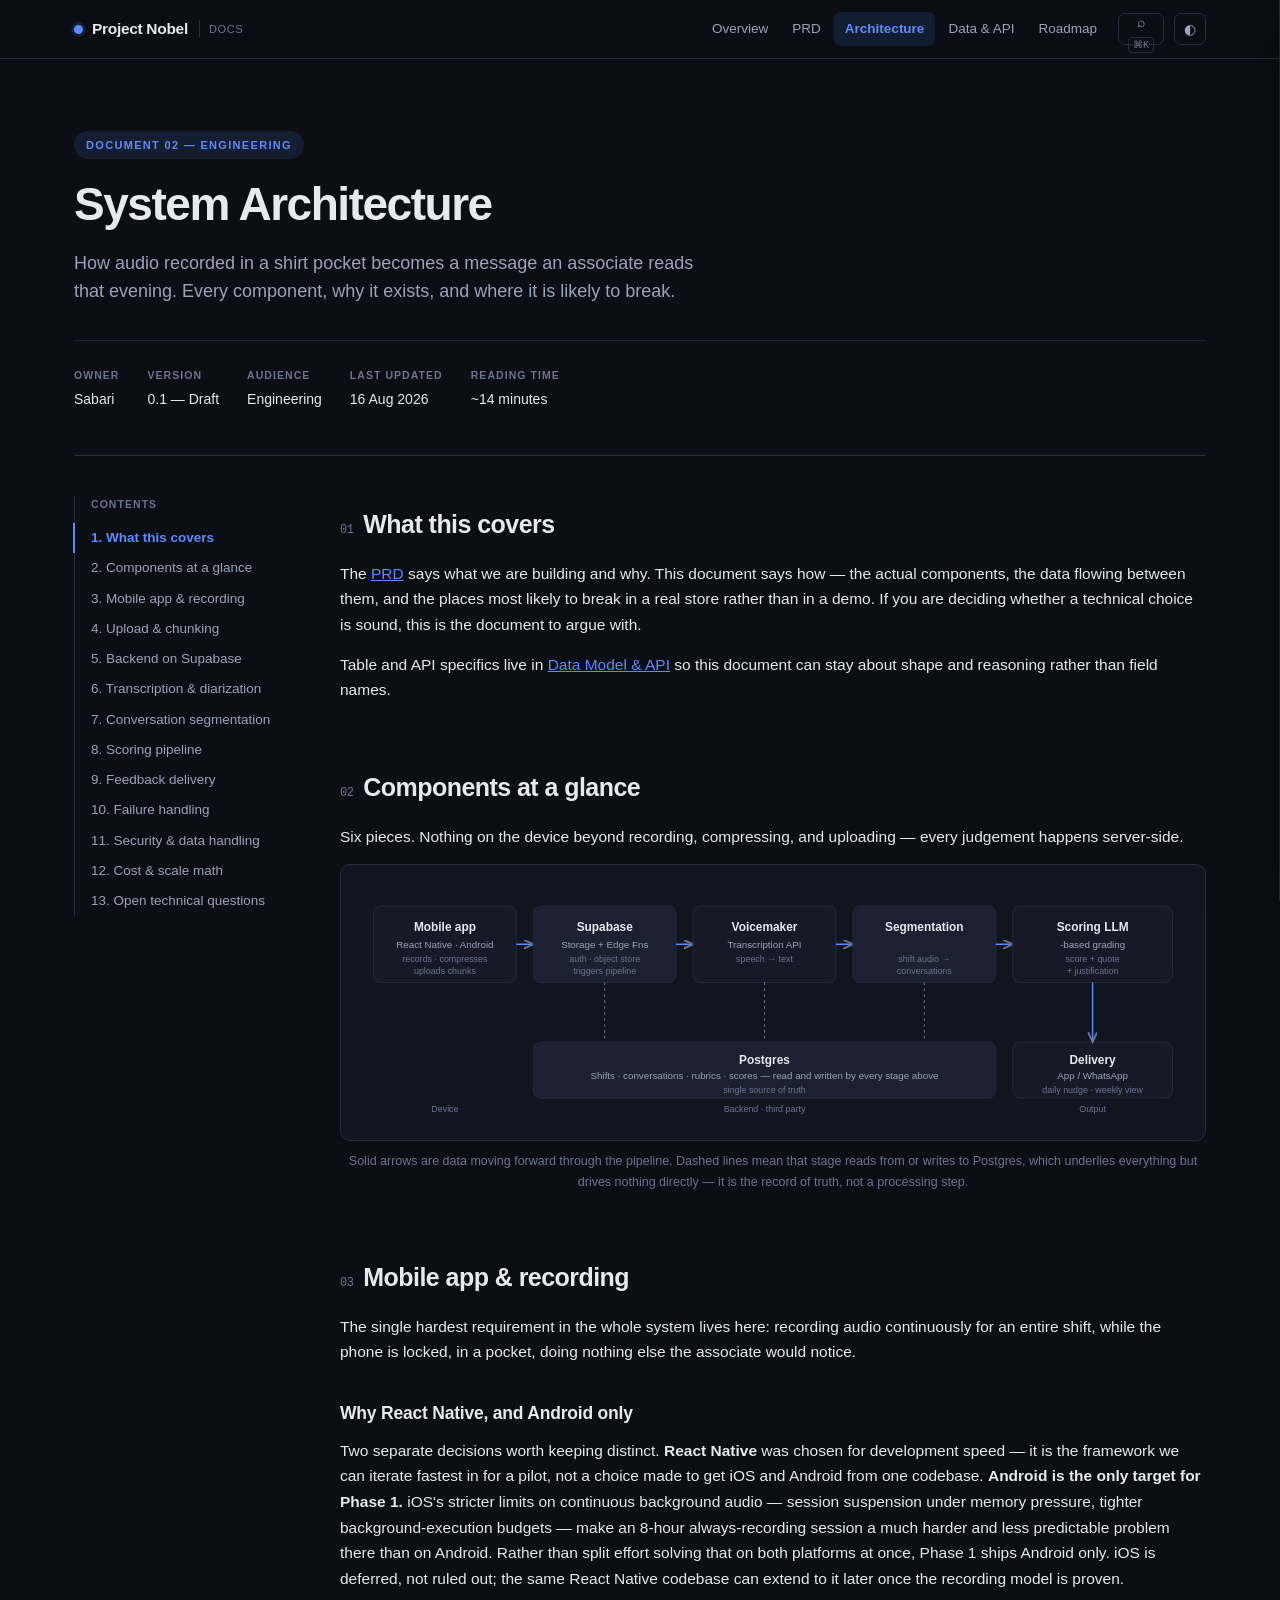
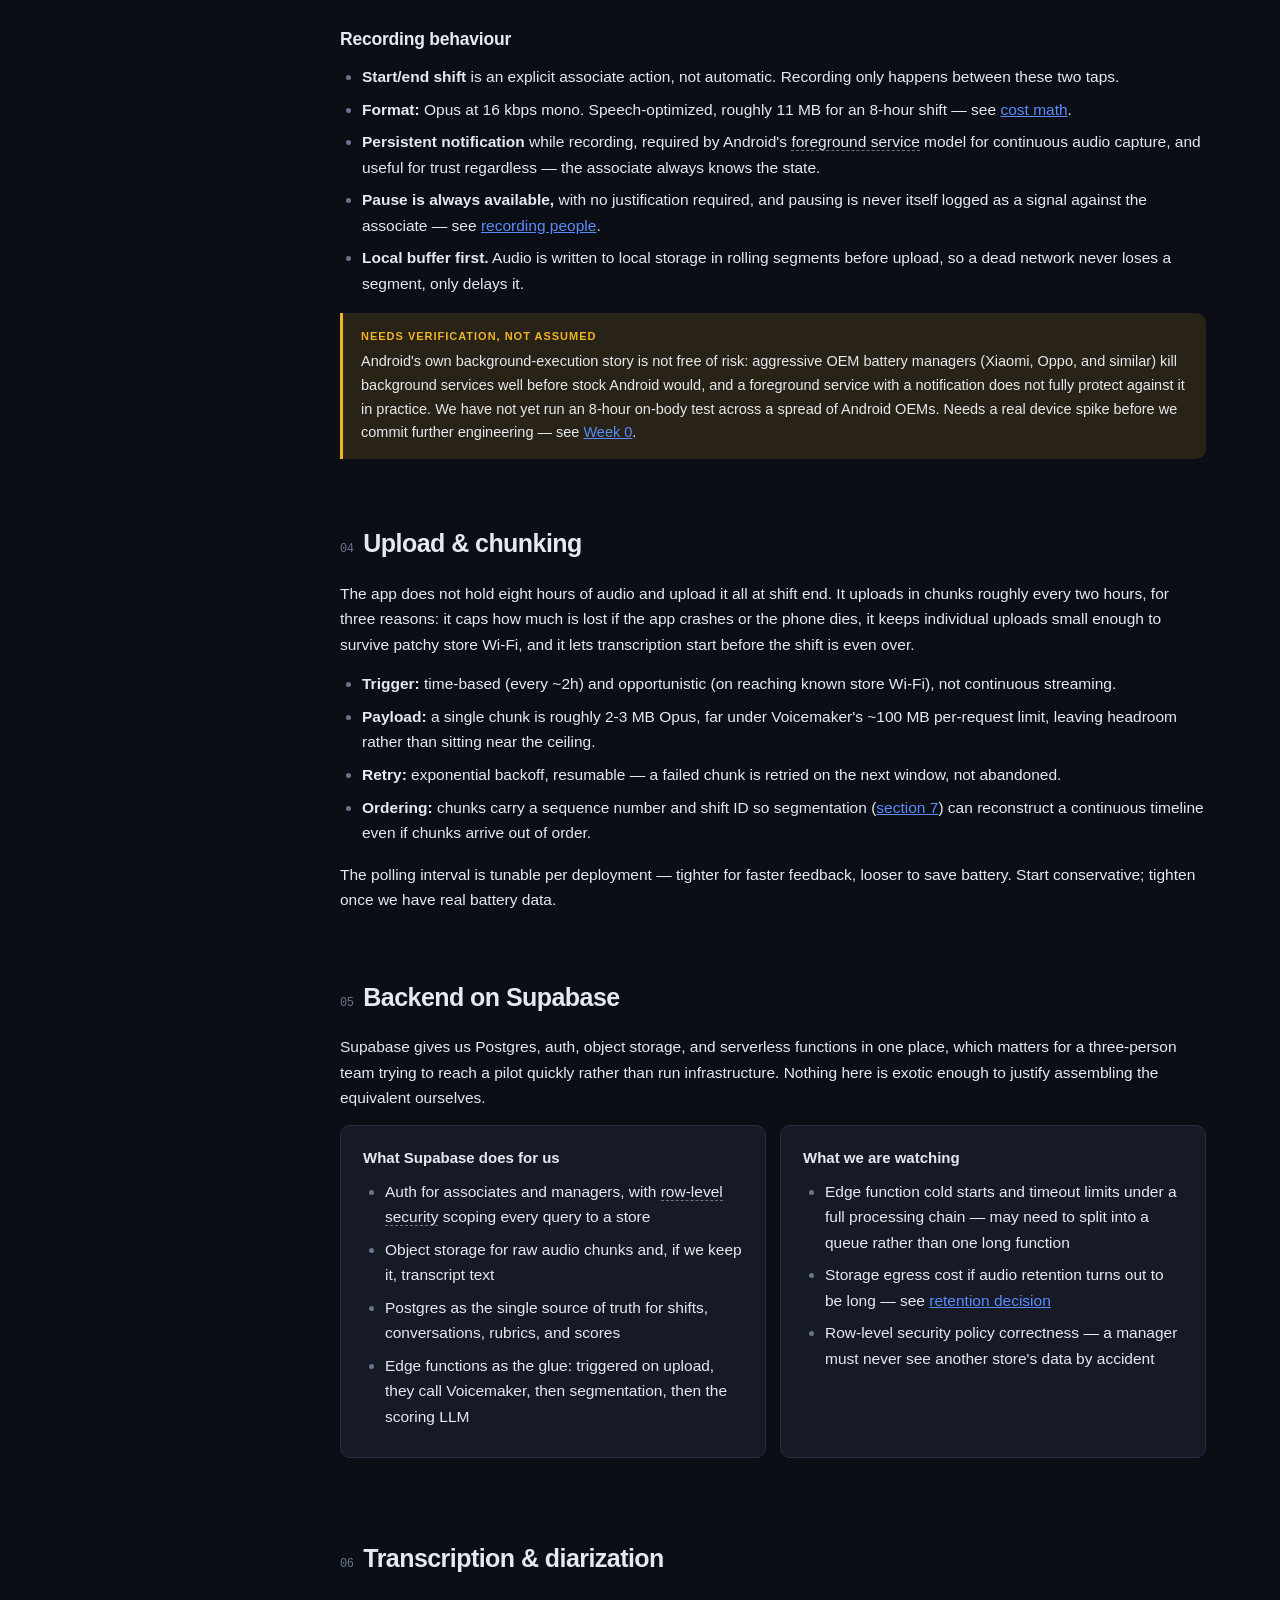
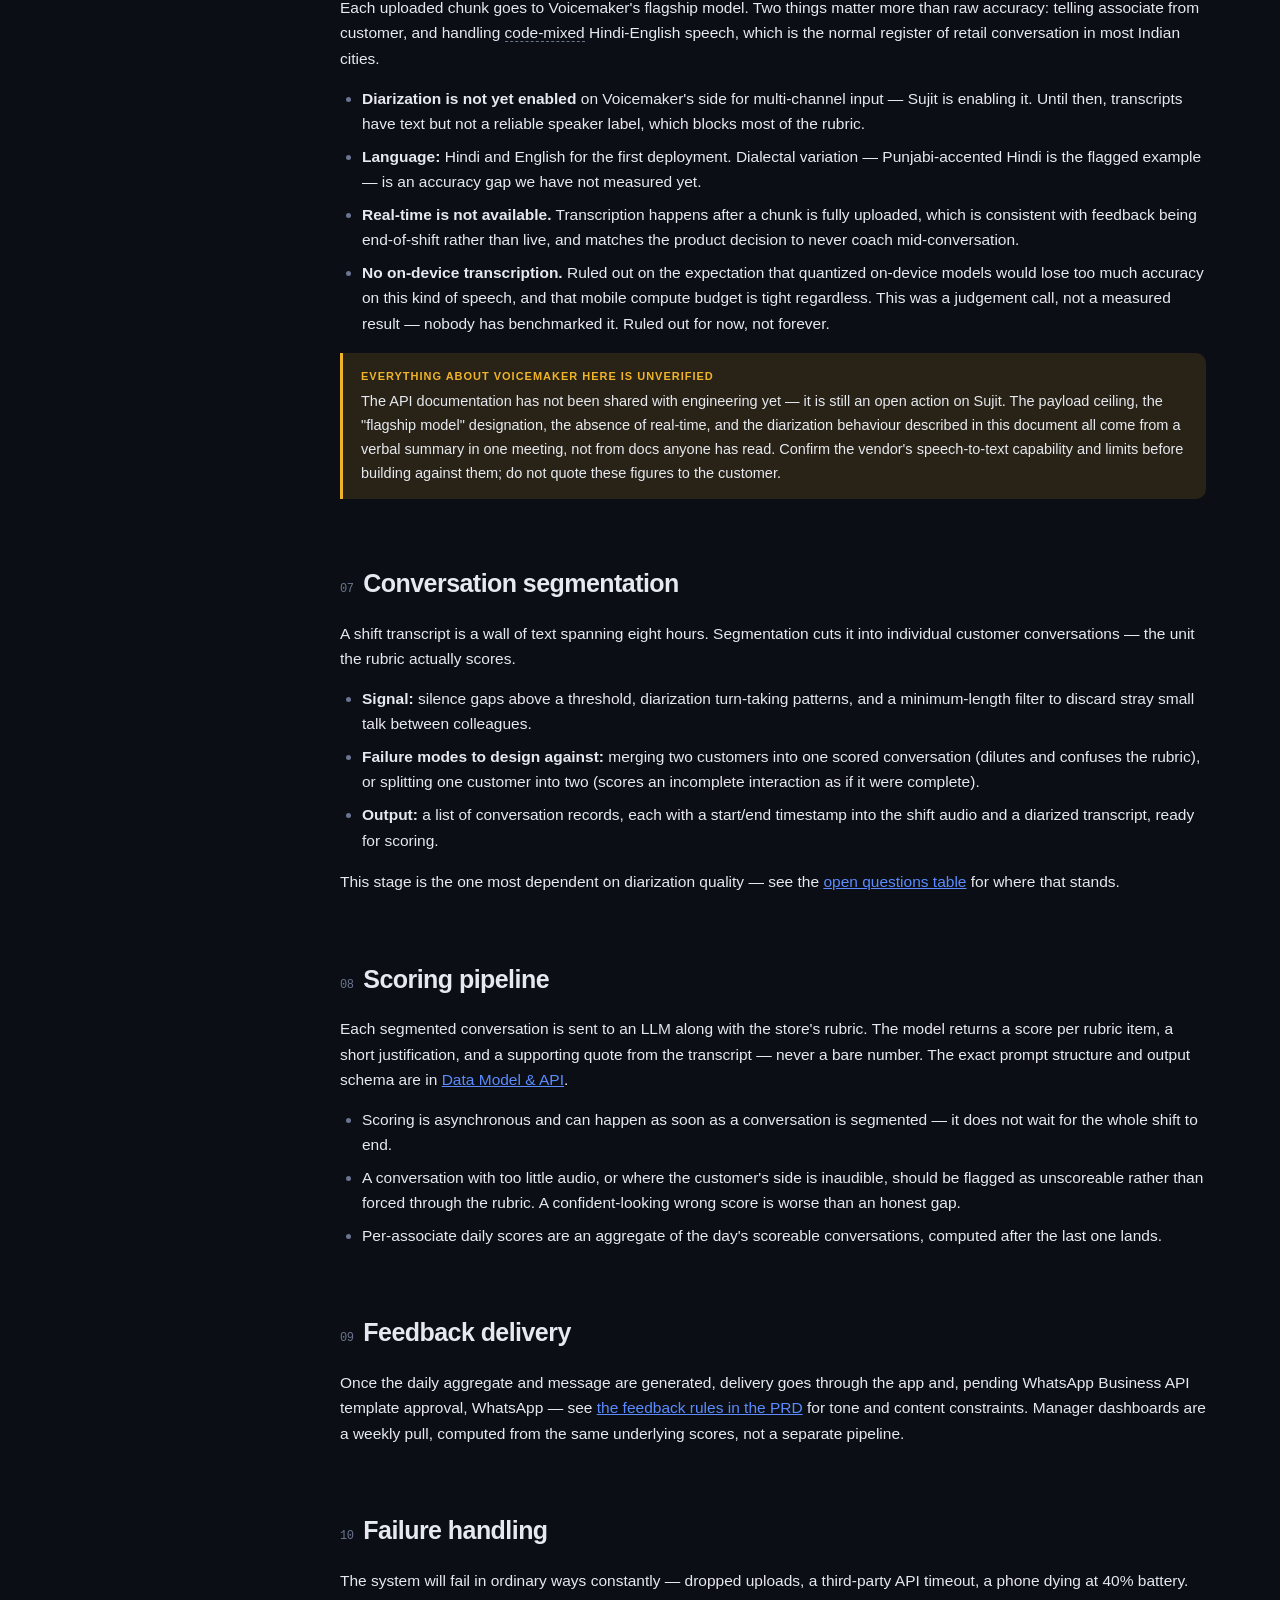
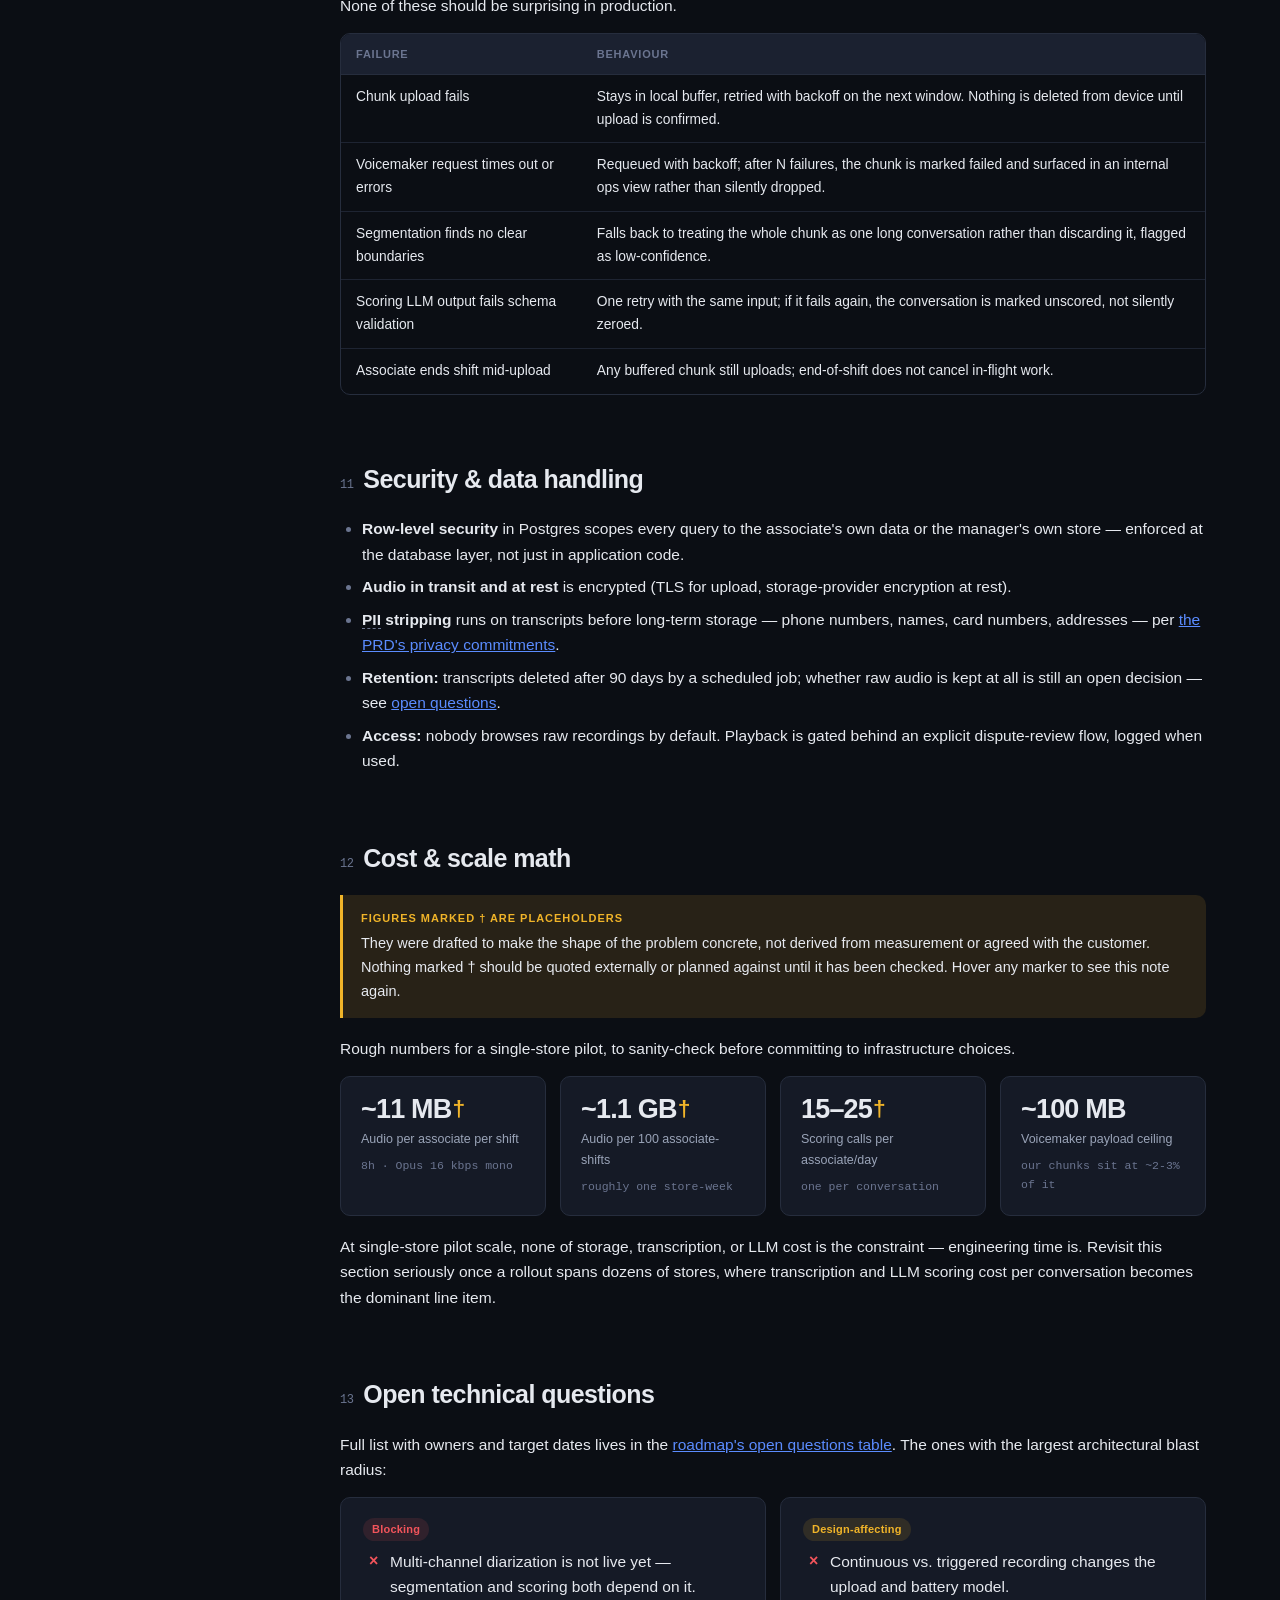
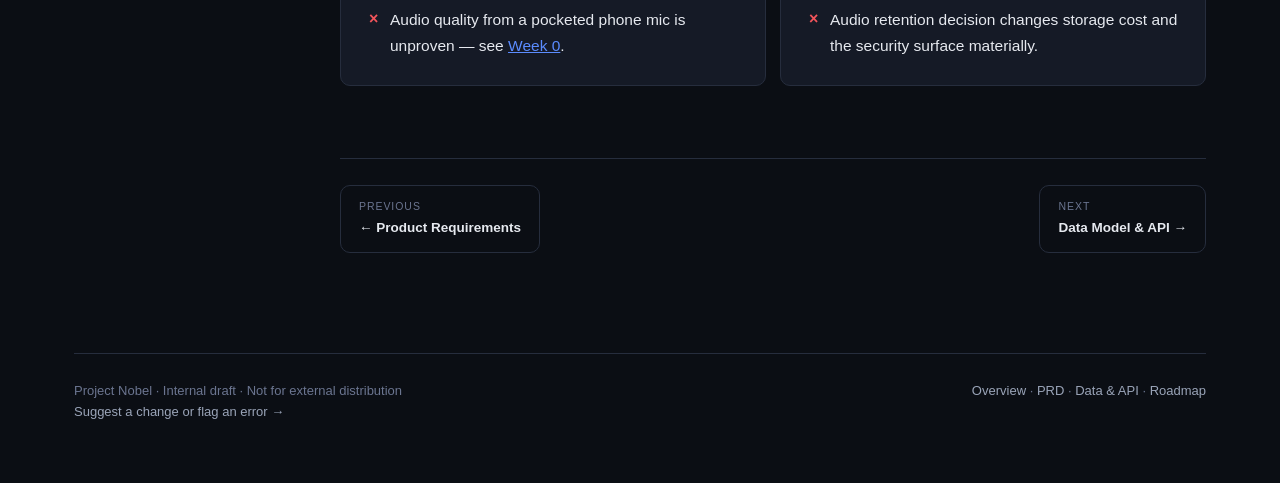
==== commit 81d828ef: "Add interaction layer and correct unverified content UI — interaction patterns ported from interior." ====
--- a/architecture.html
+++ b/architecture.html
@@ -37,6 +37,7 @@
       <div class="meta-item"><div class="k">Owner</div><div class="v">Sabari</div></div>
       <div class="meta-item"><div class="k">Version</div><div class="v">0.1 — Draft</div></div>
       <div class="meta-item"><div class="k">Audience</div><div class="v">Engineering</div></div>
+      <div class="meta-item"><div class="k">Last updated</div><div class="v">16 Aug 2026</div></div>
       <div class="meta-item"><div class="k">Reading time</div><div class="v">~14 minutes</div></div>
     </div>
   </section>
@@ -249,8 +250,19 @@
         <li><strong>Diarization is not yet enabled</strong> on Voicemaker's side for multi-channel input — Sujit is enabling it. Until then, transcripts have text but not a reliable speaker label, which blocks most of the rubric.</li>
         <li><strong>Language:</strong> Hindi and English for the first deployment. Dialectal variation — Punjabi-accented Hindi is the flagged example — is an accuracy gap we have not measured yet.</li>
         <li><strong>Real-time is not available.</strong> Transcription happens after a chunk is fully uploaded, which is consistent with feedback being end-of-shift rather than live, and matches the product decision to never coach mid-conversation.</li>
-        <li><strong>No on-device transcription.</strong> We tested the idea; quantized on-device models lose enough accuracy on this kind of speech that transcripts became unreliable, and mobile compute budget was tight regardless. Ruled out for now, not forever.</li>
-      </ul>
+        <li><strong>No on-device transcription.</strong> Ruled out on the expectation that quantized on-device models would lose too much accuracy on this kind of speech, and that mobile compute budget is tight regardless. This was a judgement call, not a measured result — nobody has benchmarked it. Ruled out for now, not forever.</li>
+      </ul>
+
+      <div class="note warn">
+        <div class="t">Everything about Voicemaker here is unverified</div>
+        <p>
+          The API documentation has not been shared with engineering yet — it is still an open action
+          on Sujit. The payload ceiling, the "flagship model" designation, the absence of real-time,
+          and the diarization behaviour described in this document all come from a verbal summary in
+          one meeting, not from docs anyone has read. Confirm the vendor's speech-to-text capability
+          and limits before building against them; do not quote these figures to the customer.
+        </p>
+      </div>
 
       <h2 id="segment"><span class="section-num">07</span>Conversation segmentation</h2>
       <p>
@@ -311,11 +323,20 @@
       </ul>
 
       <h2 id="cost"><span class="section-num">12</span>Cost &amp; scale math</h2>
+
+      <div class="note warn">
+        <div class="t">Figures marked &dagger; are placeholders</div>
+        <p>
+          They were drafted to make the shape of the problem concrete, not derived from measurement
+          or agreed with the customer. Nothing marked &dagger; should be quoted externally or planned
+          against until it has been checked. Hover any marker to see this note again.
+        </p>
+      </div>
       <p>Rough numbers for a single-store pilot, to sanity-check before committing to infrastructure choices.</p>
       <div class="grid g4">
-        <div class="stat"><div class="num">~11 MB</div><div class="lbl">Audio per associate per shift</div><div class="sub">8h · Opus 16 kbps mono</div></div>
-        <div class="stat"><div class="num">~1.1 GB</div><div class="lbl">Audio per 100 associate-shifts</div><div class="sub">roughly one store-week</div></div>
-        <div class="stat"><div class="num">15–25</div><div class="lbl">Scoring calls per associate/day</div><div class="sub">one per conversation</div></div>
+        <div class="stat"><div class="num">~11 MB<span class="est">&dagger;</span></div><div class="lbl">Audio per associate per shift</div><div class="sub">8h · Opus 16 kbps mono</div></div>
+        <div class="stat"><div class="num">~1.1 GB<span class="est">&dagger;</span></div><div class="lbl">Audio per 100 associate-shifts</div><div class="sub">roughly one store-week</div></div>
+        <div class="stat"><div class="num">15–25<span class="est">&dagger;</span></div><div class="lbl">Scoring calls per associate/day</div><div class="sub">one per conversation</div></div>
         <div class="stat"><div class="num">~100 MB</div><div class="lbl">Voicemaker payload ceiling</div><div class="sub">our chunks sit at ~2-3% of it</div></div>
       </div>
       <p>
@@ -352,11 +373,12 @@
   </div>
 
   <footer class="footer">
-    <div>Project Nobel · Internal draft · Not for external distribution</div>
+    <div>Project Nobel · Internal draft · Not for external distribution<br><a href="https://github.com/Sudo-Yatin/nobell/issues/new" rel="noopener">Suggest a change or flag an error →</a></div>
     <div><a href="index.html">Overview</a> · <a href="prd.html">PRD</a> · <a href="data-model.html">Data &amp; API</a> · <a href="roadmap.html">Roadmap</a></div>
   </footer>
 </div>
 
+<script src="assets/search-index.js"></script>
 <script src="assets/app.js"></script>
 </body>
 </html>
--- a/assets/styles.css
+++ b/assets/styles.css
@@ -29,6 +29,14 @@
 
   --radius: 10px;
   --maxw: 1180px;
+
+  /* motion — ported from interior.dev */
+  --ease-out: cubic-bezier(0.23, 1, 0.32, 1);
+  --ease-in: cubic-bezier(0.4, 0, 1, 1);
+  --t-fast: 150ms;
+  --t-panel: 260ms;
+  --t-drawer: 400ms;
+  --shadow-lg: 0 18px 60px -12px rgba(0, 0, 0, 0.55), 0 0 0 1px var(--border);
 }
 
 [data-theme="light"] {
@@ -51,6 +59,7 @@
   --bad-soft: rgba(196, 48, 58, 0.09);
   --purple: #6d45d8;
   --purple-soft: rgba(109, 69, 216, 0.1);
+  --shadow-lg: 0 18px 60px -12px rgba(16, 24, 40, 0.18), 0 0 0 1px var(--border);
 }
 
 * { box-sizing: border-box; }
@@ -360,19 +369,264 @@
 .tl-when { font-family: var(--mono); font-size: 11.5px; color: var(--text-faint); }
 .tl-what { font-weight: 620; font-size: 15.5px; margin: 2px 0 5px; }
 
-/* responsive */
+/* ============================================================
+   Interaction layer — patterns ported from interior.dev
+   ============================================================ */
+
+.sr-only {
+  position: absolute; width: 1px; height: 1px; padding: 0; margin: -1px;
+  overflow: hidden; clip: rect(0 0 0 0); white-space: nowrap; border: 0;
+}
+
+/* ---------- press depth ---------- */
+.tile, .pagenav a, .icon-btn, .copy-btn, .palette-row {
+  transition: transform var(--t-fast) var(--ease-out),
+              border-color var(--t-fast) var(--ease-out),
+              background var(--t-fast) var(--ease-out),
+              color var(--t-fast) var(--ease-out);
+}
+.tile:active, .pagenav a:active { transform: translateY(1px); }
+.icon-btn:active, .copy-btn:active { transform: translateY(1px) scale(0.97); }
+
+:where(a, button, input, [tabindex]):focus-visible {
+  outline: 2px solid var(--accent);
+  outline-offset: 2px;
+  border-radius: 5px;
+}
+
+/* ---------- sticky header: hide on scroll down ---------- */
+.topbar {
+  transition: transform var(--t-panel) var(--ease-out);
+  will-change: transform;
+}
+.topbar[data-hidden] { transform: translateY(-100%); }
+
+/* ---------- scrim ---------- */
+.scrim {
+  position: fixed; inset: 0; z-index: 90;
+  background: rgba(3, 5, 10, 0.58);
+  backdrop-filter: blur(2px);
+  opacity: 0; pointer-events: none;
+  transition: opacity var(--t-panel) var(--ease-in);
+}
+.scrim[data-on] {
+  opacity: 1; pointer-events: auto;
+  transition: opacity var(--t-panel) var(--ease-out);
+}
+
+/* ---------- burger + drawer ---------- */
+.burger { display: none; }
+.burger-ico { display: grid; gap: 3px; width: 14px; }
+.burger-ico i {
+  display: block; height: 1.5px; background: currentColor; border-radius: 2px;
+  transition: transform var(--t-panel) var(--ease-out), opacity var(--t-fast) var(--ease-out);
+}
+.burger[aria-expanded="true"] .burger-ico i:nth-child(1) { transform: translateY(4.5px) rotate(45deg); }
+.burger[aria-expanded="true"] .burger-ico i:nth-child(2) { opacity: 0; }
+.burger[aria-expanded="true"] .burger-ico i:nth-child(3) { transform: translateY(-4.5px) rotate(-45deg); }
+
+.drawer {
+  position: fixed; top: 0; right: 0; bottom: 0; z-index: 100;
+  width: min(86vw, 330px);
+  background: var(--bg-soft);
+  border-left: 1px solid var(--border);
+  padding: 18px 20px 40px;
+  overflow-y: auto;
+  transform: translateX(100%);
+  transition: transform var(--t-drawer) var(--ease-out);
+  box-shadow: var(--shadow-lg);
+}
+.drawer[data-on] { transform: translateX(0); }
+.drawer-head { display: flex; align-items: center; justify-content: space-between; margin-bottom: 22px; }
+.drawer-title { font-weight: 650; letter-spacing: -0.02em; }
+.drawer-label {
+  font-size: 10.5px; text-transform: uppercase; letter-spacing: 0.1em;
+  color: var(--text-faint); font-weight: 650; margin: 26px 0 8px;
+}
+.drawer-links { display: flex; flex-direction: column; gap: 1px; }
+.drawer-links a {
+  color: var(--text-dim); text-decoration: none;
+  padding: 10px 12px; border-radius: 8px; font-size: 15px;
+}
+.drawer-links a:hover { background: var(--surface-2); color: var(--text); }
+.drawer-links a.active { color: var(--accent); background: var(--accent-soft); font-weight: 550; }
+.drawer-links.sub a { font-size: 13.5px; padding: 7px 12px; color: var(--text-faint); }
+.drawer-links.sub a:hover { color: var(--text-dim); }
+
+/* ---------- command palette ---------- */
+.search-btn { width: auto; padding: 0 9px; gap: 7px; }
+.search-btn kbd {
+  font-family: var(--mono); font-size: 10px; color: var(--text-faint);
+  border: 1px solid var(--border); border-radius: 4px; padding: 1px 4px;
+}
+
+.palette {
+  position: fixed; inset: 0; z-index: 101;
+  display: grid; place-items: start center;
+  padding: 12vh 20px 20px;
+  pointer-events: none;
+}
+.palette[data-on] { pointer-events: auto; }
+.palette-box {
+  width: min(100%, 640px);
+  background: var(--bg-soft);
+  border: 1px solid var(--border);
+  border-radius: 14px;
+  box-shadow: var(--shadow-lg);
+  overflow: hidden;
+  opacity: 0; transform: translateY(-8px) scale(0.985);
+  transition: opacity var(--t-panel) var(--ease-in), transform var(--t-panel) var(--ease-in);
+}
+.palette[data-on] .palette-box {
+  opacity: 1; transform: none;
+  transition: opacity var(--t-panel) var(--ease-out), transform var(--t-panel) var(--ease-out);
+}
+
+.palette-input {
+  display: flex; align-items: center; gap: 11px;
+  padding: 15px 17px; border-bottom: 1px solid var(--border);
+}
+.palette-ico { color: var(--text-faint); font-size: 17px; }
+.palette-input input {
+  flex: 1; background: none; border: 0; outline: none;
+  color: var(--text); font-family: var(--sans); font-size: 15.5px;
+}
+.palette-input input::placeholder { color: var(--text-faint); }
+.palette-input kbd {
+  font-family: var(--mono); font-size: 10px; color: var(--text-faint);
+  border: 1px solid var(--border); border-radius: 4px; padding: 2px 5px;
+}
+
+.palette-list { max-height: min(52vh, 420px); overflow-y: auto; padding: 7px; }
+.palette-group {
+  font-size: 10px; text-transform: uppercase; letter-spacing: 0.1em;
+  color: var(--text-faint); font-weight: 650; padding: 12px 10px 5px;
+}
+.palette-row {
+  display: flex; align-items: baseline; justify-content: space-between; gap: 14px;
+  padding: 9px 11px; border-radius: 8px; text-decoration: none; color: var(--text-dim);
+  scroll-margin: 8px;
+}
+.palette-row.active { background: var(--accent-soft); color: var(--text); }
+.palette-row .pr-t { font-size: 14.5px; }
+.palette-row.active .pr-t { color: var(--text); }
+.palette-row mark { background: none; color: var(--accent); font-weight: 650; }
+.palette-row .pr-m {
+  font-family: var(--mono); font-size: 10.5px; color: var(--text-faint);
+  white-space: nowrap; flex-shrink: 0;
+}
+.palette-row.is-here .pr-t::after {
+  content: "this page"; margin-left: 9px; font-size: 10px; font-family: var(--mono);
+  color: var(--text-faint); border: 1px solid var(--border-soft);
+  padding: 0 5px; border-radius: 4px; vertical-align: 1px;
+}
+.palette-empty { padding: 30px 16px; text-align: center; }
+.palette-empty .pe-t { font-weight: 620; margin-bottom: 5px; }
+.palette-empty .pe-d { font-size: 13px; color: var(--text-faint); }
+
+.palette-foot {
+  display: flex; gap: 18px; padding: 10px 17px;
+  border-top: 1px solid var(--border); background: var(--surface-2);
+  font-size: 11.5px; color: var(--text-faint);
+}
+.palette-foot kbd {
+  font-family: var(--mono); font-size: 10px;
+  border: 1px solid var(--border); border-radius: 4px; padding: 1px 4px; margin-right: 3px;
+}
+
+/* ---------- copy button ---------- */
+.pre-wrap { position: relative; }
+.pre-wrap pre { margin-bottom: 18px; }
+.copy-btn {
+  position: absolute; top: 10px; right: 10px;
+  background: var(--surface-2); border: 1px solid var(--border);
+  color: var(--text-dim); border-radius: 7px;
+  font-family: var(--sans); font-size: 11.5px; font-weight: 550;
+  padding: 5px 10px; cursor: pointer;
+  opacity: 0; transition: opacity var(--t-fast) var(--ease-out), color var(--t-fast) var(--ease-out);
+}
+.pre-wrap:hover .copy-btn, .copy-btn:focus-visible { opacity: 1; }
+.copy-btn:hover { color: var(--text); border-color: var(--text-faint); }
+.copy-btn[data-copied] { color: var(--good); border-color: var(--good); opacity: 1; }
+.copy-btn[data-copied] .cb-label::before {
+  content: "✓ "; font-weight: 700;
+  animation: cb-draw 260ms var(--ease-out);
+}
+@keyframes cb-draw { from { opacity: 0; transform: scale(0.7); } to { opacity: 1; transform: none; } }
+
+/* ---------- tooltips + glossary ---------- */
+.gl {
+  border-bottom: 1px dashed var(--text-faint);
+  cursor: help;
+}
+.gl:hover { border-bottom-color: var(--accent); color: var(--text); }
+
+.est {
+  color: var(--warn); cursor: help; font-weight: 600;
+  font-size: 0.85em; vertical-align: 2px; margin-left: 1px;
+}
+
+.tip {
+  position: fixed; z-index: 120; max-width: 320px;
+  background: var(--surface); color: var(--text-dim);
+  border: 1px solid var(--border); border-radius: 9px;
+  padding: 10px 13px; font-size: 13px; line-height: 1.52;
+  box-shadow: var(--shadow-lg);
+  pointer-events: none;
+  opacity: 0; transform: translateY(3px) scale(0.98);
+  transition: opacity 120ms var(--ease-in), transform 120ms var(--ease-in);
+}
+.tip[data-on] {
+  opacity: 1; transform: none;
+  transition: opacity 160ms var(--ease-out), transform 160ms var(--ease-out);
+}
+/* second tooltip within the 400ms warm window snaps rather than rises */
+.tip[data-warm="1"] { transition-duration: 90ms; }
+
+/* ---------- sortable tables ---------- */
+th.th-sort { cursor: pointer; user-select: none; position: relative; padding-right: 26px; }
+th.th-sort:hover { color: var(--text-dim); }
+th.th-sort::after {
+  content: "↕"; position: absolute; right: 12px; top: 50%; transform: translateY(-50%);
+  opacity: 0.35; font-size: 11px;
+}
+th.th-sort[aria-sort="ascending"]::after { content: "↑"; opacity: 1; color: var(--accent); }
+th.th-sort[aria-sort="descending"]::after { content: "↓"; opacity: 1; color: var(--accent); }
+
+/* ---------- responsive ---------- */
 @media (max-width: 940px) {
   .layout { grid-template-columns: 1fr; gap: 0; }
   .toc { display: none; }
   .g3, .g4, .g2, .tiles { grid-template-columns: 1fr; }
   .kv { grid-template-columns: 1fr; }
   .kv dt { margin-top: 10px; }
-  .nav { display: none; }
+  .nav a { display: none; }
+  .nav { margin-left: auto; }
+  .burger { display: grid; }
+  .search-btn kbd { display: none; }
+  .hero { padding: 46px 0 34px; }
+  .meta-row { gap: 18px; }
+  .palette { padding: 8vh 14px 14px; }
+  .copy-btn { opacity: 1; }
+}
+
+/* ---------- reduced motion ---------- */
+@media (prefers-reduced-motion: reduce) {
+  html { scroll-behavior: auto; }
+  *, *::before, *::after {
+    animation-duration: 0.001ms !important;
+    animation-iteration-count: 1 !important;
+    transition-duration: 0.001ms !important;
+  }
+  .topbar[data-hidden] { transform: none; }
 }
 
 /* print */
 @media print {
   .topbar, .toc, .pagenav, .icon-btn { display: none !important; }
+  .scrim, .drawer, .palette, .tip, .copy-btn, .burger { display: none !important; }
+  .gl { border-bottom: 0; }
+  .est { color: #666; }
   body { background: #fff; color: #000; font-size: 11pt; }
   .layout { display: block; padding: 0; }
   .card, .stat, pre, .diagram, .table-wrap { break-inside: avoid; border-color: #ccc; }
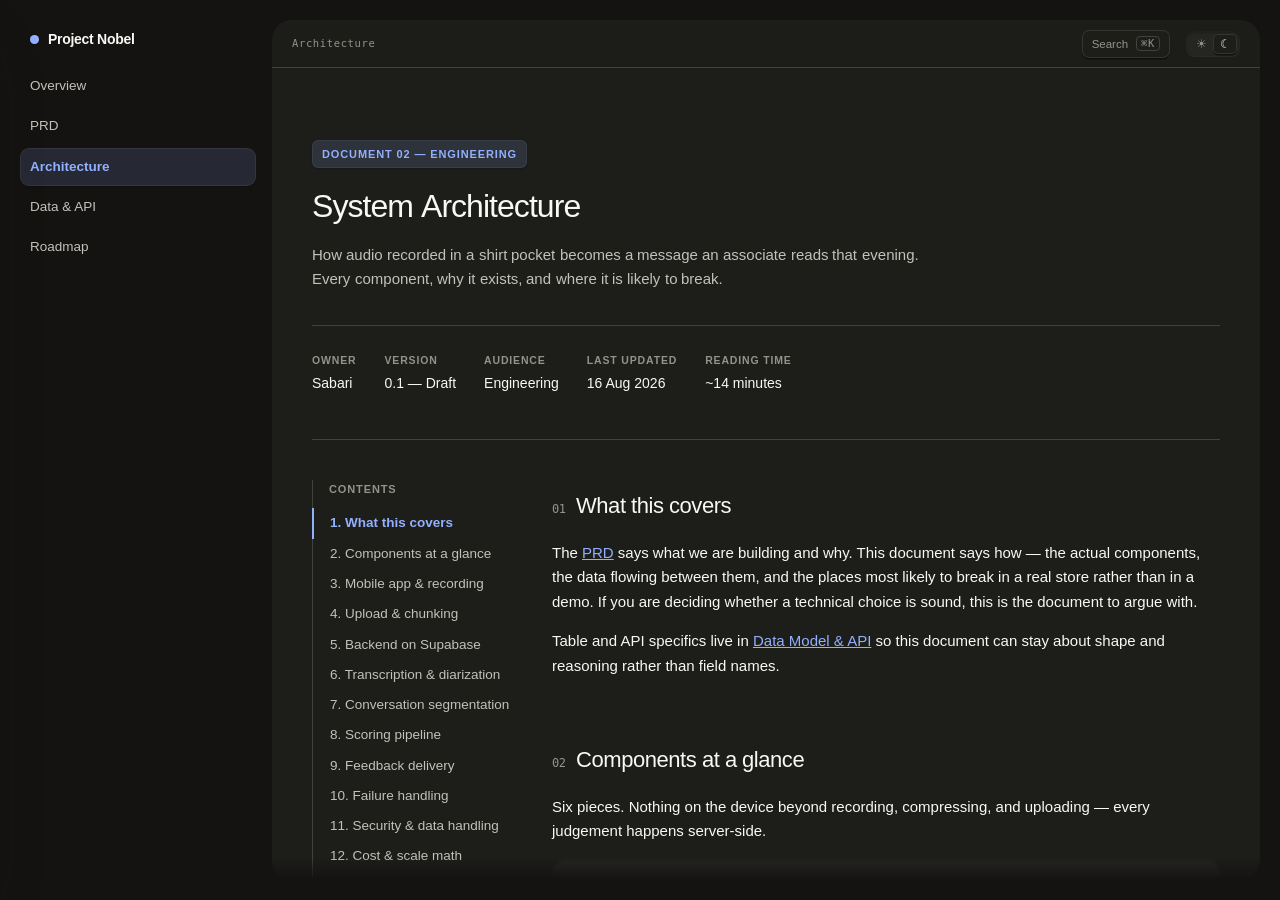
==== commit af18794b: "Rebuild docs site on interior.dev design language. Replace the custom Nobel shell with interior beze" ====
--- a/architecture.html
+++ b/architecture.html
@@ -1,29 +1,42 @@
 <!DOCTYPE html>
-<html lang="en" data-theme="dark">
+<html lang="en" class="dark">
 <head>
 <meta charset="utf-8">
 <meta name="viewport" content="width=device-width, initial-scale=1">
 <title>System Architecture — Project Nobel</title>
 <meta name="description" content="How audio gets from a phone in a store to a feedback message. Components, pipelines, failure handling, security.">
 <link rel="stylesheet" href="assets/styles.css">
+<link rel="icon" href="assets/favicon.svg" type="image/svg+xml">
 </head>
 <body>
 
-<header class="topbar">
-  <div class="topbar-inner">
-    <a class="brand" href="index.html"><span class="brand-dot"></span> Project Nobel <small>Docs</small></a>
-    <nav class="nav">
+<div class="app-shell">
+  <aside class="site-sidebar" aria-label="Documentation">
+    <a class="sidebar-brand" href="index.html"><span class="brand-mark"></span> Project Nobel</a>
+    <nav class="sidebar-nav">
       <a href="index.html">Overview</a>
       <a href="prd.html">PRD</a>
       <a href="architecture.html" class="active">Architecture</a>
       <a href="data-model.html">Data &amp; API</a>
       <a href="roadmap.html">Roadmap</a>
-      <button class="icon-btn" data-theme-toggle type="button">◐</button>
     </nav>
-  </div>
-  <div class="progress"></div>
-</header>
-
+  </aside>
+  <div class="panel-column">
+    <div class="doc-panel mat-panel scroll-inset" id="doc-scroll">
+      <header class="doc-header">
+        <button class="mat-cap press mobile-nav-btn" type="button" aria-label="Open navigation" aria-expanded="false"><span class="burger-ico" aria-hidden="true"><i></i><i></i><i></i></span></button>
+        <span class="doc-breadcrumb meta">Architecture</span>
+        <span class="header-spacer"></span>
+        <button class="mat-cap press search-trigger" type="button" aria-label="Search documentation"><span>Search</span><kbd class="meta">⌘K</kbd></button>
+        <div class="theme-toggle mat-well" role="group" aria-label="Theme">
+          <span class="theme-cap mat-cap" aria-hidden="true"></span>
+          <button type="button" data-theme-light aria-label="Light" aria-pressed="false">☀</button>
+          <button type="button" data-theme-dark aria-label="Dark" aria-pressed="true">☾</button>
+        </div>
+        <div class="progress-track" aria-hidden="true"><div class="progress"></div></div>
+      </header>
+      <div class="doc-fade-top"></div>
+      <div class="doc-body">
 <div class="wrap">
 
   <section class="hero">
@@ -365,8 +378,26 @@
       </div>
 
       <div class="pagenav">
-        <a href="prd.html"><div class="k">Previous</div><div class="v">← Product Requirements</div></a>
-        <a href="data-model.html"><div class="k">Next</div><div class="v">Data Model &amp; API →</div></a>
+        <a class="press-depth pagenav-btn pagenav-prev" href="prd.html">
+          <span class="press-depth-base" aria-hidden="true"></span>
+          <span class="press-depth-face">
+            <span class="press-depth-highlight" aria-hidden="true"></span>
+            <span class="pagenav-inner">
+              <span class="k">Previous</span>
+              <span class="v">← Product Requirements</span>
+            </span>
+          </span>
+        </a>
+        <a class="press-depth pagenav-btn pagenav-next" href="data-model.html">
+          <span class="press-depth-base" aria-hidden="true"></span>
+          <span class="press-depth-face">
+            <span class="press-depth-highlight" aria-hidden="true"></span>
+            <span class="pagenav-inner">
+              <span class="k">Next</span>
+              <span class="v">Data Model &amp; API →</span>
+            </span>
+          </span>
+        </a>
       </div>
 
     </main>
@@ -377,6 +408,11 @@
     <div><a href="index.html">Overview</a> · <a href="prd.html">PRD</a> · <a href="data-model.html">Data &amp; API</a> · <a href="roadmap.html">Roadmap</a></div>
   </footer>
 </div>
+      </div>
+      <div class="doc-fade-bottom"></div>
+    </div>
+  </div>
+</div>
 
 <script src="assets/search-index.js"></script>
 <script src="assets/app.js"></script>
--- a/assets/styles.css
+++ b/assets/styles.css
@@ -1,635 +1,1642 @@
-/* Project Nobel — shared stylesheet
-   Self-contained. No external fonts, no CDNs. Works offline. */
+/* Project Nobel — interior.dev design language (globals + docs shell + components)
+   Source: https://github.com/ddoemonn/interior — DESIGN.md, globals.css, shipped components */
 
 :root {
-  --bg: #0b0e14;
-  --bg-soft: #11151f;
-  --surface: #151a26;
-  --surface-2: #1b2130;
-  --border: #262d3d;
-  --border-soft: #1e2432;
-
-  --text: #e6e9ef;
-  --text-dim: #9aa4b8;
-  --text-faint: #6b7590;
-
-  --accent: #5b8cff;
-  --accent-soft: rgba(91, 140, 255, 0.12);
-  --good: #35c790;
-  --good-soft: rgba(53, 199, 144, 0.12);
-  --warn: #f0b429;
-  --warn-soft: rgba(240, 180, 41, 0.12);
-  --bad: #f2545b;
-  --bad-soft: rgba(242, 84, 91, 0.12);
-  --purple: #a78bfa;
-  --purple-soft: rgba(167, 139, 250, 0.12);
+  --bezel: #efeeea;
+  --panel: #ffffff;
+  --well: #f6f6f4;
+  --sub: #fafafa;
+
+  --hairline: rgba(0, 0, 0, 0.14);
+  --hairline-strong: rgba(0, 0, 0, 0.26);
+
+  --ink: #131313;
+  --ink-2: #454545;
+  --ink-3: #6e6e6e;
+
+  --accent: #4568ff;
+  --accent-soft: #edf1ff;
+  --moss: #3d7a4e;
+  --moss-soft: rgba(61, 122, 78, 0.12);
+  --flag: #c0442f;
+  --flag-soft: rgba(192, 68, 47, 0.11);
+  --warn: #a4700a;
+  --warn-soft: rgba(164, 112, 10, 0.11);
+
+  --shadow-float: 0 28px 56px -24px rgba(0, 0, 0, 0.22), 0 0 0 1px rgba(0, 0, 0, 0.06);
+  --shadow-lift: 0 1px 2px rgba(0, 0, 0, 0.04), 0 0 0 1px rgba(0, 0, 0, 0.11);
+  --shadow-well: inset 0 1px 2px rgba(0, 0, 0, 0.05), inset 0 0 0 1px rgba(0, 0, 0, 0.1);
+  --shadow-cap: 0 1.5px 0 rgba(0, 0, 0, 0.09), inset 0 0 0 1px rgba(0, 0, 0, 0.11);
+  --shadow-row: inset 0 0 0 1px rgba(0, 0, 0, 0.07), 0 1px 2px rgba(0, 0, 0, 0.05);
 
   --mono: ui-monospace, "SF Mono", SFMono-Regular, Menlo, Consolas, monospace;
   --sans: -apple-system, BlinkMacSystemFont, "Segoe UI", Roboto, Helvetica, Arial, sans-serif;
 
-  --radius: 10px;
-  --maxw: 1180px;
-
-  /* motion — ported from interior.dev */
+  --radius-sm: 5px;
+  --radius-md: 9px;
+  --radius-lg: 14px;
+  --radius-panel: 20px;
+  --content-max: 1160px;
+
   --ease-out: cubic-bezier(0.23, 1, 0.32, 1);
   --ease-in: cubic-bezier(0.4, 0, 1, 1);
   --t-fast: 150ms;
   --t-panel: 260ms;
   --t-drawer: 400ms;
-  --shadow-lg: 0 18px 60px -12px rgba(0, 0, 0, 0.55), 0 0 0 1px var(--border);
-}
-
-[data-theme="light"] {
-  --bg: #f7f8fa;
-  --bg-soft: #ffffff;
-  --surface: #ffffff;
-  --surface-2: #f2f4f8;
-  --border: #dfe3ea;
-  --border-soft: #e9ecf1;
-  --text: #1a1f2b;
-  --text-dim: #55607a;
-  --text-faint: #8590a8;
-  --accent: #2c5fe0;
-  --accent-soft: rgba(44, 95, 224, 0.09);
-  --good: #128a5f;
-  --good-soft: rgba(18, 138, 95, 0.1);
-  --warn: #a4700a;
-  --warn-soft: rgba(164, 112, 10, 0.11);
-  --bad: #c4303a;
-  --bad-soft: rgba(196, 48, 58, 0.09);
-  --purple: #6d45d8;
-  --purple-soft: rgba(109, 69, 216, 0.1);
-  --shadow-lg: 0 18px 60px -12px rgba(16, 24, 40, 0.18), 0 0 0 1px var(--border);
+}
+
+html.dark {
+  color-scheme: dark;
+  --bezel: #141312;
+  --panel: #1d1d1a;
+  --well: #252522;
+  --sub: #1a1a17;
+
+  --hairline: rgba(255, 255, 255, 0.16);
+  --hairline-strong: rgba(255, 255, 255, 0.28);
+
+  --ink: #f8f8f4;
+  --ink-2: #c2c2ba;
+  --ink-3: #93938b;
+
+  --accent: #93b0ff;
+  --accent-soft: rgba(147, 176, 255, 0.14);
+  --moss: #5bd79c;
+  --moss-soft: rgba(91, 215, 156, 0.12);
+  --flag: #f5897f;
+  --flag-soft: rgba(245, 137, 127, 0.12);
+  --warn: #d4a84a;
+  --warn-soft: rgba(212, 168, 74, 0.12);
+
+  --shadow-float: 0 28px 56px -22px rgba(0, 0, 0, 0.7), 0 0 0 1px rgba(255, 255, 255, 0.05);
+  --shadow-lift: 0 1px 2px rgba(0, 0, 0, 0.4), inset 0 1px 0 rgba(255, 255, 255, 0.05), 0 0 0 1px rgba(255, 255, 255, 0.05);
+  --shadow-well: inset 0 1px 3px rgba(0, 0, 0, 0.4), inset 0 0 0 1px rgba(255, 255, 255, 0.03);
+  --shadow-cap: 0 1.5px 0 rgba(0, 0, 0, 0.5), inset 0 0 0 1px rgba(255, 255, 255, 0.1);
+  --shadow-row: inset 0 0 0 1px rgba(255, 255, 255, 0.06), 0 1px 2px rgba(0, 0, 0, 0.25);
+}
+
+html:not(.dark) {
+  color-scheme: light;
 }
 
 * { box-sizing: border-box; }
-
-html { scroll-behavior: smooth; scroll-padding-top: 90px; }
 
 body {
   margin: 0;
-  background: var(--bg);
-  color: var(--text);
+  background: var(--bezel);
+  color: var(--ink);
   font-family: var(--sans);
-  font-size: 15.5px;
+  font-size: 15px;
   line-height: 1.65;
   -webkit-font-smoothing: antialiased;
-}
-
-/* ---------- top bar ---------- */
-.topbar {
+  text-rendering: optimizeLegibility;
+}
+
+::selection {
+  background: var(--accent-soft);
+  color: var(--ink);
+}
+
+/* ── interior materials ── */
+.mat-panel { background: var(--panel); box-shadow: var(--shadow-lift); }
+.mat-float { background: var(--panel); box-shadow: var(--shadow-float); }
+.mat-well { background: var(--well); box-shadow: var(--shadow-well); }
+.mat-cap {
+  background: var(--panel);
+  box-shadow: var(--shadow-cap);
+}
+.mat-row { background: var(--well); box-shadow: var(--shadow-row); }
+
+.meta {
+  font-family: var(--mono);
+  font-size: 10.5px;
+  line-height: 1;
+  letter-spacing: 0.06em;
+  font-variant-numeric: tabular-nums;
+}
+
+.tnum {
+  font-variant-numeric: tabular-nums;
+  font-feature-settings: "tnum" 1;
+}
+
+.press {
+  transition: transform 0.12s var(--ease-out), background-color 0.15s ease, color 0.15s ease, border-color 0.15s ease;
+}
+.press:active { transform: translateY(1px); }
+
+:where(a, button, input, [tabindex]):focus-visible {
+  outline: 2px solid var(--accent);
+  outline-offset: 1px;
+}
+
+/* ── scrollbars (interior globals) ── */
+::-webkit-scrollbar { width: 3px; height: 3px; }
+::-webkit-scrollbar-track, ::-webkit-scrollbar-corner { background: transparent; }
+::-webkit-scrollbar-thumb {
+  background-color: color-mix(in oklab, var(--ink) 12%, transparent);
+  border-radius: 999px;
+}
+::-webkit-scrollbar-thumb:hover {
+  background-color: color-mix(in oklab, var(--ink) 26%, transparent);
+}
+.scroll-inset::-webkit-scrollbar-track { margin-block: 20px; }
+@supports (-moz-appearance: none) {
+  * {
+    scrollbar-width: thin;
+    scrollbar-color: color-mix(in oklab, var(--ink) 12%, transparent) transparent;
+  }
+}
+
+.fade-y {
+  -webkit-mask-image: linear-gradient(to bottom, transparent, black 14px, black calc(100% - 22px), transparent);
+  mask-image: linear-gradient(to bottom, transparent, black 14px, black calc(100% - 22px), transparent);
+}
+
+/* ── app shell (interior docs layout) ── */
+.app-shell {
+  position: fixed;
+  inset: 0;
+  display: flex;
+  gap: 12px;
+  padding: 12px;
+  overflow: hidden;
+}
+
+@media (min-width: 640px) {
+  .app-shell { gap: 16px; padding: 20px; }
+}
+
+.site-sidebar {
+  display: none;
+  width: 236px;
+  flex-shrink: 0;
+  height: 100%;
+  overflow-y: auto;
+  overscroll-behavior: contain;
+}
+
+@media (min-width: 1024px) {
+  .site-sidebar { display: block; }
+}
+
+.sidebar-brand {
+  display: flex;
+  align-items: center;
+  gap: 9px;
+  padding: 8px 10px;
+  margin-bottom: 8px;
+  font-weight: 600;
+  font-size: 14px;
+  letter-spacing: -0.02em;
+  color: var(--ink);
+  text-decoration: none;
+}
+
+.brand-mark {
+  width: 9px;
+  height: 9px;
+  border-radius: var(--radius-sm);
+  background: var(--accent);
+  box-shadow: var(--shadow-row);
+}
+
+.sidebar-nav {
+  display: flex;
+  flex-direction: column;
+  gap: 2px;
+}
+
+.sidebar-nav a {
+  display: block;
+  padding: 8px 10px;
+  border-radius: var(--radius-md);
+  font-size: 13.5px;
+  color: var(--ink-2);
+  text-decoration: none;
+  transition: background 0.12s, color 0.12s;
+}
+
+.sidebar-nav a:hover {
+  background: var(--well);
+  color: var(--ink);
+}
+
+.sidebar-nav a.active {
+  background: var(--accent-soft);
+  color: var(--accent);
+  font-weight: 550;
+  box-shadow: var(--shadow-row);
+}
+
+.panel-column {
+  min-width: 0;
+  flex: 1;
+  height: 100%;
+}
+
+.doc-panel {
+  height: 100%;
+  overflow-y: auto;
+  overflow-x: hidden;
+  overscroll-behavior: contain;
+  border-radius: var(--radius-panel);
+  -webkit-mask-image: linear-gradient(
+    to bottom,
+    black,
+    black calc(100% - 22px),
+    transparent
+  );
+  mask-image: linear-gradient(
+    to bottom,
+    black,
+    black calc(100% - 22px),
+    transparent
+  );
+}
+
+/* ── doc header (sticky-header + reading-progress) ── */
+.doc-header {
   position: sticky;
   top: 0;
-  z-index: 50;
-  background: color-mix(in srgb, var(--bg) 88%, transparent);
-  backdrop-filter: saturate(160%) blur(12px);
-  border-bottom: 1px solid var(--border);
-}
-.topbar-inner {
-  max-width: var(--maxw);
+  z-index: 20;
+  display: flex;
+  align-items: center;
+  gap: 10px;
+  height: 48px;
+  padding: 0 16px;
+  border-bottom: 1px solid var(--hairline);
+  background: color-mix(in srgb, var(--panel) 85%, transparent);
+  backdrop-filter: blur(12px);
+  transition: transform var(--t-panel) var(--ease-out);
+}
+
+@media (min-width: 640px) {
+  .doc-header { gap: 16px; padding: 0 20px; }
+}
+
+.doc-header[data-hidden] { transform: translateY(-100%); }
+
+.doc-breadcrumb {
+  color: var(--ink-3);
+  white-space: nowrap;
+}
+
+@media (min-width: 1024px) {
+  .doc-breadcrumb { display: block; }
+}
+
+.header-spacer { flex: 1; }
+
+.mobile-nav-btn {
+  display: grid;
+  place-items: center;
+  width: 28px;
+  height: 28px;
+  padding: 0;
+  border: 0;
+  border-radius: 6px;
+  color: var(--ink-2);
+  cursor: pointer;
+}
+
+@media (min-width: 1024px) {
+  .mobile-nav-btn { display: none; }
+}
+
+.burger-ico { display: grid; gap: 3px; width: 14px; }
+.burger-ico i {
+  display: block;
+  height: 1.5px;
+  background: currentColor;
+  border-radius: 2px;
+  transition: transform var(--t-panel) var(--ease-out), opacity var(--t-fast) var(--ease-out);
+}
+.mobile-nav-btn[aria-expanded="true"] .burger-ico i:nth-child(1) { transform: translateY(4.5px) rotate(45deg); }
+.mobile-nav-btn[aria-expanded="true"] .burger-ico i:nth-child(2) { opacity: 0; }
+.mobile-nav-btn[aria-expanded="true"] .burger-ico i:nth-child(3) { transform: translateY(-4.5px) rotate(-45deg); }
+
+.search-trigger {
+  display: flex;
+  align-items: center;
+  gap: 8px;
+  height: 28px;
+  padding: 0 10px;
+  border: 0;
+  border-radius: 7px;
+  font-size: 11.5px;
+  color: var(--ink-3);
+  cursor: pointer;
+}
+
+.search-trigger:hover { color: var(--ink-2); }
+
+.search-trigger kbd {
+  padding: 1px 4px;
+  border: 1px solid var(--hairline);
+  border-radius: 4px;
+  color: var(--ink-3);
+}
+
+@media (max-width: 639px) {
+  .search-trigger kbd { display: none; }
+}
+
+.theme-toggle {
+  position: relative;
+  display: flex;
+  align-items: center;
+  width: 54px;
+  height: 26px;
+  padding: 3px;
+  border-radius: 8px;
+}
+
+.theme-cap {
+  position: absolute;
+  left: 3px;
+  top: 3px;
+  width: 24px;
+  height: 20px;
+  border-radius: var(--radius-sm);
+  transition: transform 220ms var(--ease-out);
+  pointer-events: none;
+}
+
+html.dark .theme-cap { transform: translateX(24px); }
+
+.theme-toggle button {
+  position: relative;
+  z-index: 1;
+  display: grid;
+  place-items: center;
+  width: 24px;
+  height: 20px;
+  padding: 0;
+  border: 0;
+  border-radius: var(--radius-sm);
+  background: transparent;
+  font-size: 12px;
+  color: var(--ink-3);
+  cursor: pointer;
+}
+
+html:not(.dark) .theme-toggle [data-theme-light] { color: var(--ink); }
+html.dark .theme-toggle [data-theme-dark] { color: var(--ink); }
+
+.progress-track {
+  position: absolute;
+  bottom: 0;
+  left: 0;
+  right: 0;
+  height: 3px;
+  background: transparent;
+}
+
+.progress {
+  height: 3px;
+  width: 0%;
+  border-radius: 2px;
+  background: var(--accent);
+  transform-origin: left;
+  transition: width 0.2s var(--ease-out);
+}
+
+.doc-fade-top,
+.doc-fade-bottom {
+  display: none;
+}
+
+.doc-body { min-height: 100%; }
+
+/* ── content column ── */
+.wrap {
+  max-width: 1240px;
+  width: 100%;
   margin: 0 auto;
   padding: 0 24px;
-  height: 58px;
-  display: flex;
-  align-items: center;
-  gap: 22px;
-}
-.brand {
-  display: flex; align-items: center; gap: 9px;
-  font-weight: 650; letter-spacing: -0.02em;
-  text-decoration: none; color: var(--text);
-  white-space: nowrap;
-}
-.brand-dot {
-  width: 9px; height: 9px; border-radius: 50%;
-  background: var(--accent);
-  box-shadow: 0 0 0 3px var(--accent-soft);
-}
-.brand small {
-  font-weight: 450; color: var(--text-faint);
-  font-size: 11px; letter-spacing: 0.06em; text-transform: uppercase;
-  border-left: 1px solid var(--border); padding-left: 9px; margin-left: 2px;
-}
-.nav { display: flex; gap: 2px; margin-left: auto; align-items: center; flex-wrap: wrap; }
-.nav a {
-  color: var(--text-dim); text-decoration: none;
-  font-size: 13.5px; padding: 6px 11px; border-radius: 7px;
-  transition: background 0.12s, color 0.12s;
-}
-.nav a:hover { color: var(--text); background: var(--surface-2); }
-.nav a.active { color: var(--accent); background: var(--accent-soft); font-weight: 550; }
-
-.icon-btn {
-  background: transparent; border: 1px solid var(--border);
-  color: var(--text-dim); width: 32px; height: 32px;
-  border-radius: 7px; cursor: pointer; font-size: 14px;
-  display: grid; place-items: center; margin-left: 8px;
-  transition: all 0.12s;
-}
-.icon-btn:hover { color: var(--text); border-color: var(--text-faint); }
-
-/* reading progress */
-.progress {
-  position: absolute; bottom: -1px; left: 0; height: 2px;
-  background: var(--accent); width: 0%;
-}
-
-/* ---------- layout ---------- */
-.wrap { max-width: var(--maxw); margin: 0 auto; padding: 0 24px; }
+}
+
+@media (min-width: 640px) {
+  .wrap { padding: 0 40px; }
+}
 
 .layout {
   display: grid;
-  grid-template-columns: 218px minmax(0, 1fr);
-  gap: 48px;
+  grid-template-columns: 200px minmax(0, 1fr);
+  gap: 40px;
   align-items: start;
   padding: 40px 0 100px;
 }
+
+main {
+  min-width: 0;
+  max-width: none;
+}
+
+@media (max-width: 940px) {
+  .layout { grid-template-columns: 1fr; gap: 0; }
+}
+
 .toc {
-  position: sticky; top: 88px;
+  position: sticky;
+  top: 24px;
   font-size: 13.5px;
-  border-left: 1px solid var(--border);
   padding-left: 16px;
-}
+  border-left: 1px solid var(--hairline);
+}
+
+@media (max-width: 940px) {
+  .toc { display: none; }
+}
+
 .toc-label {
-  font-size: 10.5px; text-transform: uppercase; letter-spacing: 0.1em;
-  color: var(--text-faint); font-weight: 650; margin-bottom: 10px;
-}
+  margin-bottom: 10px;
+  font-size: 11px;
+  font-weight: 600;
+  letter-spacing: 0.08em;
+  text-transform: uppercase;
+  color: var(--ink-3);
+}
+
 .toc a {
-  display: block; color: var(--text-dim); text-decoration: none;
-  padding: 4px 0; border-left: 2px solid transparent; margin-left: -18px; padding-left: 16px;
+  display: block;
+  margin-left: -17px;
+  padding: 4px 0 4px 16px;
+  border-left: 2px solid transparent;
+  color: var(--ink-2);
+  text-decoration: none;
   transition: color 0.12s, border-color 0.12s;
 }
-.toc a:hover { color: var(--text); }
-.toc a.active { color: var(--accent); border-left-color: var(--accent); font-weight: 550; }
+
+.toc a:hover { color: var(--ink); }
+.toc a.active {
+  border-left-color: var(--accent);
+  color: var(--accent);
+  font-weight: 550;
+}
+
 .toc a.sub { padding-left: 28px; font-size: 12.5px; }
 
-/* ---------- hero ---------- */
-.hero { padding: 72px 0 44px; border-bottom: 1px solid var(--border); }
+/* ── hero ── */
+.hero {
+  padding: 48px 0 44px;
+  border-bottom: 1px solid var(--hairline);
+}
+
+@media (min-width: 640px) {
+  .hero { padding: 72px 0 44px; }
+}
+
 .eyebrow {
-  display: inline-flex; align-items: center; gap: 8px;
-  font-size: 11px; font-weight: 650; letter-spacing: 0.12em; text-transform: uppercase;
-  color: var(--accent); background: var(--accent-soft);
-  padding: 5px 12px; border-radius: 100px; margin-bottom: 20px;
-}
+  display: inline-flex;
+  align-items: center;
+  gap: 8px;
+  margin-bottom: 20px;
+  padding: 5px 10px;
+  border-radius: 6px;
+  font-size: 11px;
+  font-weight: 600;
+  letter-spacing: 0.08em;
+  text-transform: uppercase;
+  color: var(--accent);
+  background: var(--accent-soft);
+  box-shadow: var(--shadow-row);
+}
+
 h1 {
-  font-size: clamp(32px, 5vw, 46px); line-height: 1.12;
-  letter-spacing: -0.032em; font-weight: 700; margin: 0 0 18px;
-}
-.lede { font-size: 18px; color: var(--text-dim); max-width: 62ch; margin: 0; line-height: 1.6; }
+  margin: 0 0 18px;
+  font-size: clamp(27px, 5vw, 32px);
+  font-weight: 500;
+  line-height: 1.15;
+  letter-spacing: -0.03em;
+}
+
+.lede {
+  margin: 0;
+  max-width: 75ch;
+  font-size: 15px;
+  line-height: 1.6;
+  color: var(--ink-2);
+}
 
 .meta-row {
-  display: flex; flex-wrap: wrap; gap: 28px;
-  margin-top: 34px; padding-top: 26px; border-top: 1px solid var(--border-soft);
-}
+  display: flex;
+  flex-wrap: wrap;
+  gap: 28px;
+  margin-top: 34px;
+  padding-top: 26px;
+  border-top: 1px solid var(--hairline);
+}
+
 .meta-item .k {
-  font-size: 10.5px; text-transform: uppercase; letter-spacing: 0.1em;
-  color: var(--text-faint); font-weight: 650; margin-bottom: 3px;
-}
-.meta-item .v { font-size: 14px; color: var(--text); font-weight: 500; }
-
-/* ---------- typography ---------- */
+  margin-bottom: 3px;
+  font-size: 10.5px;
+  font-weight: 600;
+  letter-spacing: 0.08em;
+  text-transform: uppercase;
+  color: var(--ink-3);
+}
+
+.meta-item .v {
+  font-size: 14px;
+  font-weight: 500;
+  color: var(--ink);
+}
+
+/* ── typography ── */
 h2 {
-  font-size: 25px; letter-spacing: -0.022em; font-weight: 660;
-  margin: 56px 0 16px; padding-top: 8px;
-}
+  margin: 56px 0 16px;
+  padding-top: 8px;
+  font-size: 22px;
+  font-weight: 500;
+  letter-spacing: -0.02em;
+}
+
 h2:first-child { margin-top: 0; }
-h3 { font-size: 17.5px; font-weight: 620; letter-spacing: -0.012em; margin: 34px 0 10px; }
-h4 { font-size: 14.5px; font-weight: 620; margin: 22px 0 8px; color: var(--text); }
+
+h3 {
+  margin: 34px 0 10px;
+  font-size: 17px;
+  font-weight: 500;
+  letter-spacing: -0.012em;
+}
+
+h4 {
+  margin: 22px 0 8px;
+  font-size: 14.5px;
+  font-weight: 550;
+  color: var(--ink);
+}
+
 p { margin: 0 0 14px; }
+
 a { color: var(--accent); }
+
 .section-num {
-  font-family: var(--mono); font-size: 12px; color: var(--text-faint);
-  font-weight: 500; margin-right: 10px;
-}
+  margin-right: 10px;
+  font-family: var(--mono);
+  font-size: 12px;
+  font-weight: 500;
+  color: var(--ink-3);
+}
+
 ul, ol { margin: 0 0 16px; padding-left: 22px; }
 li { margin-bottom: 7px; }
-li::marker { color: var(--text-faint); }
-strong { font-weight: 630; color: var(--text); }
-hr { border: 0; border-top: 1px solid var(--border); margin: 44px 0; }
+li::marker { color: var(--ink-3); }
+strong { font-weight: 600; color: var(--ink); }
+hr { border: 0; border-top: 1px solid var(--hairline); margin: 44px 0; }
 
 code {
-  font-family: var(--mono); font-size: 0.865em;
-  background: var(--surface-2); border: 1px solid var(--border-soft);
-  padding: 1.5px 5px; border-radius: 5px; color: var(--purple);
-}
+  padding: 1.5px 6px;
+  border-radius: var(--radius-sm);
+  font-family: var(--mono);
+  font-size: 0.865em;
+  color: var(--ink-2);
+  background: var(--well);
+  box-shadow: var(--shadow-well);
+}
+
 pre {
-  background: var(--bg-soft); border: 1px solid var(--border);
-  border-radius: var(--radius); padding: 16px 18px; overflow-x: auto;
-  font-family: var(--mono); font-size: 12.5px; line-height: 1.62;
-  margin: 0 0 18px; color: var(--text-dim);
-}
-pre code { background: none; border: 0; padding: 0; color: inherit; font-size: inherit; }
-pre .c { color: var(--text-faint); font-style: italic; }
-pre .s { color: var(--good); }
+  margin: 0 0 18px;
+  padding: 16px 18px;
+  overflow-x: auto;
+  border-radius: var(--radius-lg);
+  font-family: var(--mono);
+  font-size: 12.5px;
+  line-height: 1.62;
+  color: var(--ink-2);
+  background: var(--well);
+  box-shadow: var(--shadow-well);
+}
+
+pre code {
+  padding: 0;
+  border: 0;
+  background: none;
+  box-shadow: none;
+  color: inherit;
+  font-size: inherit;
+}
+
+pre .c { color: var(--ink-3); font-style: italic; }
+pre .s { color: var(--moss); }
 pre .k { color: var(--accent); }
 pre .n { color: var(--warn); }
 
-/* ---------- cards ---------- */
+/* ── cards & grids ── */
 .card {
-  background: var(--surface); border: 1px solid var(--border);
-  border-radius: var(--radius); padding: 20px 22px; margin-bottom: 16px;
-}
-.card-title { font-weight: 620; font-size: 15px; margin: 0 0 8px; display: flex; align-items: center; gap: 9px; }
-.card p:last-child, .card ul:last-child, .card ol:last-child { margin-bottom: 0; }
+  margin-bottom: 16px;
+  padding: 20px 22px;
+  border-radius: 13px;
+}
 
 .grid { display: grid; gap: 14px; margin-bottom: 18px; }
 .g2 { grid-template-columns: repeat(2, minmax(0, 1fr)); }
 .g3 { grid-template-columns: repeat(3, minmax(0, 1fr)); }
 .g4 { grid-template-columns: repeat(4, minmax(0, 1fr)); }
 
-.stat { background: var(--surface); border: 1px solid var(--border); border-radius: var(--radius); padding: 18px 20px; }
-.stat .num { font-size: 27px; font-weight: 680; letter-spacing: -0.03em; line-height: 1.1; }
-.stat .lbl { font-size: 12.5px; color: var(--text-dim); margin-top: 5px; }
-.stat .sub { font-size: 11.5px; color: var(--text-faint); margin-top: 7px; font-family: var(--mono); }
-
-/* ---------- callouts ---------- */
+@media (max-width: 940px) {
+  .g2, .g3, .g4, .tiles { grid-template-columns: 1fr; }
+}
+
+.stat {
+  padding: 18px 20px;
+  border-radius: 13px;
+}
+
+.stat .num {
+  font-size: 27px;
+  font-weight: 600;
+  line-height: 1.1;
+  letter-spacing: -0.03em;
+}
+
+.stat .lbl {
+  margin-top: 5px;
+  font-size: 12.5px;
+  color: var(--ink-2);
+}
+
+.stat .sub {
+  margin-top: 7px;
+  font-family: var(--mono);
+  font-size: 11.5px;
+  color: var(--ink-3);
+}
+
+.card-title {
+  display: flex;
+  align-items: center;
+  gap: 9px;
+  margin: 0 0 8px;
+  font-weight: 550;
+  font-size: 15px;
+}
+
+.card p:last-child, .card ul:last-child, .card ol:last-child { margin-bottom: 0; }
+
+/* ── callouts ── */
 .note {
-  border-left: 3px solid var(--accent); background: var(--accent-soft);
-  border-radius: 0 var(--radius) var(--radius) 0;
-  padding: 14px 18px; margin: 0 0 18px; font-size: 14.5px;
-}
+  margin: 0 0 18px;
+  padding: 14px 18px;
+  border-radius: 0 var(--radius-lg) var(--radius-lg) 0;
+  border-left: 3px solid var(--accent);
+  font-size: 14.5px;
+  background: var(--accent-soft);
+}
+
 .note.warn { border-left-color: var(--warn); background: var(--warn-soft); }
-.note.bad { border-left-color: var(--bad); background: var(--bad-soft); }
-.note.good { border-left-color: var(--good); background: var(--good-soft); }
-.note .t { font-weight: 650; font-size: 11px; letter-spacing: 0.09em; text-transform: uppercase; margin-bottom: 5px; color: var(--accent); }
+.note.bad { border-left-color: var(--flag); background: var(--flag-soft); }
+.note.good { border-left-color: var(--moss); background: var(--moss-soft); }
+
+.note .t {
+  margin-bottom: 5px;
+  font-size: 11px;
+  font-weight: 600;
+  letter-spacing: 0.08em;
+  text-transform: uppercase;
+  color: var(--accent);
+}
+
 .note.warn .t { color: var(--warn); }
-.note.bad .t { color: var(--bad); }
-.note.good .t { color: var(--good); }
+.note.bad .t { color: var(--flag); }
+.note.good .t { color: var(--moss); }
 .note p:last-child { margin-bottom: 0; }
 
-/* ---------- tables ---------- */
-.table-wrap { overflow-x: auto; margin: 0 0 20px; border: 1px solid var(--border); border-radius: var(--radius); }
+/* ── tables (sortable-table styling) ── */
+.table-wrap {
+  margin: 0 0 20px;
+  overflow-x: auto;
+  border-radius: var(--radius-lg);
+}
+
 table { width: 100%; border-collapse: collapse; font-size: 13.8px; }
+
 th {
-  text-align: left; font-weight: 620; font-size: 11px; letter-spacing: 0.07em;
-  text-transform: uppercase; color: var(--text-faint);
-  padding: 11px 15px; background: var(--surface-2);
-  border-bottom: 1px solid var(--border); white-space: nowrap;
-}
-td { padding: 11px 15px; border-bottom: 1px solid var(--border-soft); vertical-align: top; }
+  padding: 11px 15px;
+  font-size: 11px;
+  font-weight: 600;
+  letter-spacing: 0.07em;
+  text-transform: uppercase;
+  text-align: left;
+  color: var(--ink-3);
+  background: var(--well);
+  border-bottom: 1px solid var(--hairline);
+  white-space: nowrap;
+}
+
+td {
+  padding: 11px 15px;
+  border-bottom: 1px solid var(--hairline);
+  vertical-align: top;
+}
+
 tbody tr:last-child td { border-bottom: 0; }
-tbody tr:hover { background: var(--surface); }
+tbody tr:hover { background: color-mix(in srgb, var(--well) 60%, transparent); }
 td code { font-size: 12px; }
 
-/* ---------- pills ---------- */
+/* ── status chips (no pills — interior radius) ── */
 .pill {
-  display: inline-block; font-size: 11px; font-weight: 620;
-  padding: 2.5px 9px; border-radius: 100px; white-space: nowrap;
+  display: inline-block;
+  padding: 2.5px 8px;
+  border-radius: 6px;
+  font-size: 11px;
+  font-weight: 600;
   letter-spacing: 0.02em;
-}
-.p-blue { background: var(--accent-soft); color: var(--accent); }
-.p-green { background: var(--good-soft); color: var(--good); }
-.p-yellow { background: var(--warn-soft); color: var(--warn); }
-.p-red { background: var(--bad-soft); color: var(--bad); }
-.p-purple { background: var(--purple-soft); color: var(--purple); }
-.p-gray { background: var(--surface-2); color: var(--text-dim); }
-
-/* ---------- diagram ---------- */
+  white-space: nowrap;
+  box-shadow: var(--shadow-row);
+}
+
+.p-blue { color: var(--accent); background: var(--accent-soft); }
+.p-green { color: var(--moss); background: var(--moss-soft); }
+.p-yellow { color: var(--warn); background: var(--warn-soft); }
+.p-red { color: var(--flag); background: var(--flag-soft); }
+.p-purple { color: var(--accent); background: var(--accent-soft); }
+.p-gray { color: var(--ink-2); background: var(--well); }
+
+/* ── diagram ── */
 .diagram {
-  background: var(--bg-soft); border: 1px solid var(--border);
-  border-radius: var(--radius); padding: 24px; margin: 0 0 10px;
+  margin: 0 0 10px;
+  padding: 24px;
   overflow-x: auto;
-}
+  border-radius: var(--radius-lg);
+}
+
 .diagram svg { display: block; margin: 0 auto; max-width: 100%; height: auto; }
-.caption { font-size: 12.5px; color: var(--text-faint); text-align: center; margin: 0 0 24px; }
-
-/* svg theming hooks */
-.d-fill { fill: var(--surface); }
-.d-fill2 { fill: var(--surface-2); }
-.d-stroke { stroke: var(--border); }
-.d-text { fill: var(--text); font-family: var(--sans); }
-.d-dim { fill: var(--text-dim); font-family: var(--sans); }
-.d-faint { fill: var(--text-faint); font-family: var(--sans); }
-.d-line { stroke: var(--text-faint); }
+.caption { margin: 0 0 24px; font-size: 12.5px; color: var(--ink-3); text-align: center; }
+
+.d-fill { fill: var(--panel); }
+.d-fill2 { fill: var(--well); }
+.d-stroke { stroke: var(--hairline-strong); }
+.d-text { fill: var(--ink); font-family: var(--sans); }
+.d-dim { fill: var(--ink-2); font-family: var(--sans); }
+.d-faint { fill: var(--ink-3); font-family: var(--sans); }
+.d-line { stroke: var(--ink-3); }
 .d-accent { fill: var(--accent); }
 .d-accent-s { stroke: var(--accent); }
 
-/* ---------- index page tiles ---------- */
-.tiles { display: grid; grid-template-columns: repeat(2, minmax(0,1fr)); gap: 16px; margin: 30px 0 0; }
+/* ── index tiles ── */
+.tiles {
+  display: grid;
+  grid-template-columns: repeat(2, minmax(0, 1fr));
+  gap: 16px;
+  margin: 30px 0 0;
+}
+
 .tile {
-  display: block; text-decoration: none; color: inherit;
-  background: var(--surface); border: 1px solid var(--border);
-  border-radius: var(--radius); padding: 22px 24px;
-  transition: border-color 0.15s, transform 0.15s;
-}
-.tile:hover { border-color: var(--accent); transform: translateY(-2px); }
-.tile .n { font-family: var(--mono); font-size: 11.5px; color: var(--text-faint); }
-.tile .t { font-size: 17px; font-weight: 640; margin: 6px 0 7px; letter-spacing: -0.015em; }
-.tile .d { font-size: 13.8px; color: var(--text-dim); line-height: 1.55; }
-.tile .go { font-size: 12.5px; color: var(--accent); margin-top: 13px; font-weight: 550; }
-
-/* ---------- misc ---------- */
-.kv { display: grid; grid-template-columns: 165px 1fr; gap: 4px 16px; font-size: 14px; margin-bottom: 18px; }
-.kv dt { color: var(--text-faint); font-size: 12.5px; padding-top: 2px; }
+  display: block;
+  padding: 22px 24px;
+  border-radius: 13px;
+  color: inherit;
+  text-decoration: none;
+  transition: transform var(--t-fast) var(--ease-out), box-shadow var(--t-fast) var(--ease-out);
+}
+
+.tile:hover { box-shadow: var(--shadow-float); transform: translateY(-1px); }
+.tile:active { transform: translateY(1px); }
+
+.tile .n {
+  font-family: var(--mono);
+  font-size: 11.5px;
+  color: var(--ink-3);
+}
+
+.tile .t {
+  margin: 6px 0 7px;
+  font-size: 17px;
+  font-weight: 550;
+  letter-spacing: -0.015em;
+}
+
+.tile .d {
+  font-size: 13.8px;
+  line-height: 1.55;
+  color: var(--ink-2);
+}
+
+.tile .go {
+  margin-top: 13px;
+  font-size: 12.5px;
+  font-weight: 550;
+  color: var(--accent);
+}
+
+/* ── misc ── */
+.kv {
+  display: grid;
+  grid-template-columns: 165px 1fr;
+  gap: 4px 16px;
+  margin-bottom: 18px;
+  font-size: 14px;
+}
+
+@media (max-width: 940px) {
+  .kv { grid-template-columns: 1fr; }
+  .kv dt { margin-top: 10px; }
+}
+
+.kv dt { padding-top: 2px; font-size: 12.5px; color: var(--ink-3); }
 .kv dd { margin: 0; }
 
 .checklist { list-style: none; padding-left: 0; }
-.checklist li { padding-left: 27px; position: relative; }
+.checklist li { position: relative; padding-left: 27px; }
 .checklist li::before {
-  content: ""; position: absolute; left: 4px; top: 8px;
-  width: 11px; height: 6px; border-left: 2px solid var(--good); border-bottom: 2px solid var(--good);
+  content: "";
+  position: absolute;
+  left: 4px;
+  top: 8px;
+  width: 11px;
+  height: 6px;
+  border-left: 2px solid var(--moss);
+  border-bottom: 2px solid var(--moss);
   transform: rotate(-45deg);
 }
+
 .crosslist { list-style: none; padding-left: 0; }
-.crosslist li { padding-left: 27px; position: relative; }
+.crosslist li { position: relative; padding-left: 27px; }
 .crosslist li::before {
-  content: "\00d7"; position: absolute; left: 6px; top: -1px;
-  color: var(--bad); font-weight: 700; font-size: 16px;
+  content: "\00d7";
+  position: absolute;
+  left: 6px;
+  top: -1px;
+  font-size: 16px;
+  font-weight: 700;
+  color: var(--flag);
 }
 
 .footer {
-  border-top: 1px solid var(--border); padding: 26px 0 60px;
-  font-size: 13px; color: var(--text-faint);
-  display: flex; justify-content: space-between; gap: 20px; flex-wrap: wrap;
-}
-.footer a { color: var(--text-dim); text-decoration: none; }
+  display: flex;
+  justify-content: space-between;
+  gap: 20px;
+  flex-wrap: wrap;
+  padding: 26px 0 60px;
+  font-size: 13px;
+  color: var(--ink-3);
+  border-top: 1px solid var(--hairline);
+}
+
+.footer a { color: var(--ink-2); text-decoration: none; }
 .footer a:hover { color: var(--accent); }
 
-.pagenav { display: flex; justify-content: space-between; gap: 14px; margin-top: 56px; padding-top: 26px; border-top: 1px solid var(--border); }
-.pagenav a {
-  text-decoration: none; color: inherit; font-size: 13.5px;
-  border: 1px solid var(--border); border-radius: var(--radius);
-  padding: 12px 18px; transition: border-color 0.15s;
-}
-.pagenav a:hover { border-color: var(--accent); }
-.pagenav .k { font-size: 10.5px; text-transform: uppercase; letter-spacing: 0.09em; color: var(--text-faint); }
-.pagenav .v { font-weight: 600; color: var(--text); margin-top: 2px; }
-
-/* timeline */
+.pagenav {
+  display: flex;
+  justify-content: space-between;
+  align-items: stretch;
+  gap: 16px;
+  margin-top: 56px;
+  padding-top: 26px;
+  border-top: 1px solid var(--hairline);
+}
+
+.pagenav .press-depth {
+  flex: 1;
+  min-width: 0;
+  max-width: 420px;
+}
+
+.pagenav .press-depth:only-child {
+  margin-left: auto;
+}
+
+/* press-depth — interior.dev PressDepth component (vanilla port) */
+.press-depth {
+  position: relative;
+  display: inline-flex;
+  padding-bottom: 4px;
+  border: 0;
+  background: none;
+  text-decoration: none;
+  color: inherit;
+  cursor: pointer;
+  touch-action: manipulation;
+  -webkit-tap-highlight-color: transparent;
+  outline: none;
+  vertical-align: middle;
+  border-radius: 9px;
+  user-select: none;
+  perspective: 340px;
+}
+
+.press-depth-base {
+  position: absolute;
+  left: 0;
+  right: 0;
+  bottom: 0;
+  top: 4px;
+  border-radius: 9px;
+  background: #d6d3d1;
+  pointer-events: none;
+}
+
+html.dark .press-depth-base {
+  background: rgba(255, 255, 255, 0.25);
+}
+
+.press-depth-face {
+  position: relative;
+  display: flex;
+  align-items: center;
+  width: 100%;
+  min-height: 44px;
+  padding: 10px 16px;
+  border-radius: 9px;
+  border: 1px solid rgba(28, 25, 23, 0.16);
+  background: #ffffff;
+  font-size: 13px;
+  font-weight: 500;
+  color: #44403c;
+  transform-style: preserve-3d;
+  transform: translateY(var(--pd-ty, 0)) rotateX(var(--pd-rx, 0deg)) rotateY(var(--pd-ry, 0deg));
+  transition: transform 0.2s cubic-bezier(0.23, 1, 0.32, 1);
+  will-change: transform;
+}
+
+html.dark .press-depth-face {
+  border-color: rgba(255, 255, 255, 0.16);
+  background: #1d1d1a;
+  color: #e7e5e4;
+}
+
+.press-depth-highlight {
+  position: absolute;
+  inset: 0;
+  border-radius: 9px;
+  pointer-events: none;
+  box-shadow:
+    inset 0 1.5px 0 rgba(255, 255, 255, 0.95),
+    inset 0 -1px 0 rgba(28, 25, 23, 0.06);
+  opacity: 1;
+  transition: opacity 0.2s cubic-bezier(0.23, 1, 0.32, 1);
+}
+
+html.dark .press-depth-highlight {
+  box-shadow: inset 0 1.5px 0 rgba(255, 255, 255, 0.09);
+}
+
+.press-depth[data-pressed] .press-depth-highlight {
+  opacity: 0;
+}
+
+.press-depth:focus-visible .press-depth-face {
+  outline: 2px solid var(--accent);
+  outline-offset: 1px;
+}
+
+.pagenav-inner {
+  position: relative;
+  z-index: 1;
+  display: flex;
+  flex-direction: column;
+  width: 100%;
+}
+
+.pagenav-next .press-depth-face {
+  justify-content: flex-end;
+}
+
+.pagenav-next .pagenav-inner {
+  text-align: right;
+}
+
+.pagenav .k {
+  font-size: 10.5px;
+  letter-spacing: 0.08em;
+  text-transform: uppercase;
+  color: var(--ink-3);
+}
+
+.pagenav .v {
+  margin-top: 4px;
+  font-size: 14.5px;
+  font-weight: 600;
+  color: var(--ink);
+}
+
+/* text-reveal — interior TextReveal */
+.text-reveal {
+  color: var(--ink-2);
+}
+
+.hero h1.text-reveal,
+main h2.text-reveal {
+  color: var(--ink);
+}
+
+.text-reveal-live {
+  display: block;
+}
+
+.text-reveal-unit {
+  display: inline-block;
+  opacity: 0;
+  transform: translateY(10px);
+  will-change: opacity, transform;
+}
+
+.text-reveal-started .text-reveal-unit {
+  /* final state driven by Web Animations API (fill: forwards) */
+}
+
+/* show-more — interior ShowMore */
+.show-more {
+  font-size: 13.5px;
+  line-height: 1.55;
+  color: var(--ink-2);
+}
+
+.tile .d.show-more {
+  font-size: 13.8px;
+  line-height: 1.55;
+  margin-top: 0;
+}
+
+.show-more-shell {
+  position: relative;
+}
+
+.show-more-region {
+  overflow: hidden;
+  border-radius: 6px;
+  transition: height 0.35s cubic-bezier(0.23, 1, 0.32, 1);
+  outline: none;
+}
+
+.show-more-region:focus-visible {
+  background: color-mix(in srgb, var(--accent) 6%, transparent);
+  box-shadow: inset 0 0 0 1px var(--accent);
+}
+
+.show-more-content > :last-child {
+  margin-bottom: 0;
+}
+
+.show-more-veil {
+  pointer-events: none;
+  position: absolute;
+  left: 0;
+  right: 0;
+  bottom: 0;
+  height: 36px;
+  background: linear-gradient(to top, var(--panel), transparent);
+  opacity: 1;
+  transition: opacity 0.2s var(--ease-out);
+}
+
+.show-more-veil[data-off] {
+  opacity: 0;
+}
+
+.note .show-more-veil {
+  background: linear-gradient(to top, var(--accent-soft), transparent);
+}
+
+.note.warn .show-more-veil {
+  background: linear-gradient(to top, var(--warn-soft), transparent);
+}
+
+.note.good .show-more-veil {
+  background: linear-gradient(to top, var(--moss-soft), transparent);
+}
+
+.note.bad .show-more-veil {
+  background: linear-gradient(to top, var(--flag-soft), transparent);
+}
+
+.tile .show-more-veil {
+  background: linear-gradient(to top, var(--panel), transparent);
+}
+
+.show-more-btn {
+  display: inline-flex;
+  align-items: center;
+  gap: 8px;
+  margin-top: 8px;
+  height: 32px;
+  padding: 0 10px;
+  border: 1px solid rgba(28, 25, 23, 0.16);
+  border-radius: 9px;
+  font-family: var(--sans);
+  font-size: 12.5px;
+  font-weight: 500;
+  color: var(--ink-2);
+  background: var(--panel);
+  box-shadow: var(--shadow-cap);
+  cursor: pointer;
+  transition: border-color 0.15s ease, box-shadow 0.15s ease;
+}
+
+html.dark .show-more-btn {
+  border-color: rgba(255, 255, 255, 0.16);
+  background: #1d1d1a;
+}
+
+.show-more-btn:hover {
+  border-color: color-mix(in srgb, var(--accent) 40%, var(--hairline));
+}
+
+.show-more-btn:focus-visible {
+  border-color: var(--accent);
+  box-shadow: 0 1px 2px rgba(28, 25, 23, 0.08), 0 10px 20px -14px color-mix(in srgb, var(--accent) 50%, transparent);
+}
+
+.show-more-btn.show-more-hidden {
+  visibility: hidden;
+  pointer-events: none;
+}
+
+.show-more-labels {
+  display: grid;
+  text-align: left;
+}
+
+.show-more-more,
+.show-more-less {
+  grid-column: 1;
+  grid-row: 1;
+  transition: opacity 0.2s var(--ease-out);
+}
+
+.show-more-less {
+  opacity: 0;
+}
+
+.show-more-open .show-more-more {
+  opacity: 0;
+}
+
+.show-more-open .show-more-less {
+  opacity: 1;
+}
+
+.show-more-chevron {
+  flex-shrink: 0;
+  color: var(--ink-3);
+  transition: transform 0.2s var(--ease-out);
+}
+
+.show-more-open .show-more-chevron {
+  transform: rotate(180deg);
+}
+
 .timeline { position: relative; padding-left: 30px; }
-.timeline::before { content: ""; position: absolute; left: 7px; top: 6px; bottom: 6px; width: 2px; background: var(--border); }
+.timeline::before {
+  content: "";
+  position: absolute;
+  left: 7px;
+  top: 6px;
+  bottom: 6px;
+  width: 2px;
+  background: var(--hairline);
+}
+
 .tl-item { position: relative; margin-bottom: 26px; }
 .tl-item::before {
-  content: ""; position: absolute; left: -29px; top: 6px;
-  width: 12px; height: 12px; border-radius: 50%;
-  background: var(--bg); border: 2px solid var(--accent);
-}
-.tl-item.done::before { background: var(--good); border-color: var(--good); }
-.tl-item.later::before { border-color: var(--text-faint); }
-.tl-when { font-family: var(--mono); font-size: 11.5px; color: var(--text-faint); }
-.tl-what { font-weight: 620; font-size: 15.5px; margin: 2px 0 5px; }
+  content: "";
+  position: absolute;
+  left: -29px;
+  top: 6px;
+  width: 12px;
+  height: 12px;
+  border-radius: var(--radius-sm);
+  background: var(--panel);
+  border: 2px solid var(--accent);
+  box-shadow: var(--shadow-row);
+}
+
+.tl-item.done::before { background: var(--moss); border-color: var(--moss); }
+.tl-item.later::before { border-color: var(--ink-3); }
+
+.tl-when {
+  font-family: var(--mono);
+  font-size: 11.5px;
+  color: var(--ink-3);
+}
+
+.tl-what {
+  margin: 2px 0 5px;
+  font-size: 15.5px;
+  font-weight: 550;
+}
 
 /* ============================================================
-   Interaction layer — patterns ported from interior.dev
+   Interaction layer — interior.dev components (vanilla port)
    ============================================================ */
 
 .sr-only {
-  position: absolute; width: 1px; height: 1px; padding: 0; margin: -1px;
-  overflow: hidden; clip: rect(0 0 0 0); white-space: nowrap; border: 0;
-}
-
-/* ---------- press depth ---------- */
-.tile, .pagenav a, .icon-btn, .copy-btn, .palette-row {
-  transition: transform var(--t-fast) var(--ease-out),
-              border-color var(--t-fast) var(--ease-out),
-              background var(--t-fast) var(--ease-out),
-              color var(--t-fast) var(--ease-out);
-}
-.tile:active, .pagenav a:active { transform: translateY(1px); }
-.icon-btn:active, .copy-btn:active { transform: translateY(1px) scale(0.97); }
-
-:where(a, button, input, [tabindex]):focus-visible {
-  outline: 2px solid var(--accent);
-  outline-offset: 2px;
-  border-radius: 5px;
-}
-
-/* ---------- sticky header: hide on scroll down ---------- */
-.topbar {
-  transition: transform var(--t-panel) var(--ease-out);
-  will-change: transform;
-}
-.topbar[data-hidden] { transform: translateY(-100%); }
-
-/* ---------- scrim ---------- */
+  position: absolute;
+  width: 1px;
+  height: 1px;
+  padding: 0;
+  margin: -1px;
+  overflow: hidden;
+  clip: rect(0 0 0 0);
+  white-space: nowrap;
+  border: 0;
+}
+
 .scrim {
-  position: fixed; inset: 0; z-index: 90;
-  background: rgba(3, 5, 10, 0.58);
-  backdrop-filter: blur(2px);
-  opacity: 0; pointer-events: none;
+  position: fixed;
+  inset: 0;
+  z-index: 90;
+  background: rgba(28, 25, 23, 0.25);
+  opacity: 0;
+  pointer-events: none;
   transition: opacity var(--t-panel) var(--ease-in);
 }
+
+html.dark .scrim { background: rgba(0, 0, 0, 0.55); }
+
 .scrim[data-on] {
-  opacity: 1; pointer-events: auto;
+  opacity: 1;
+  pointer-events: auto;
   transition: opacity var(--t-panel) var(--ease-out);
 }
 
-/* ---------- burger + drawer ---------- */
-.burger { display: none; }
-.burger-ico { display: grid; gap: 3px; width: 14px; }
-.burger-ico i {
-  display: block; height: 1.5px; background: currentColor; border-radius: 2px;
-  transition: transform var(--t-panel) var(--ease-out), opacity var(--t-fast) var(--ease-out);
-}
-.burger[aria-expanded="true"] .burger-ico i:nth-child(1) { transform: translateY(4.5px) rotate(45deg); }
-.burger[aria-expanded="true"] .burger-ico i:nth-child(2) { opacity: 0; }
-.burger[aria-expanded="true"] .burger-ico i:nth-child(3) { transform: translateY(-4.5px) rotate(-45deg); }
-
 .drawer {
-  position: fixed; top: 0; right: 0; bottom: 0; z-index: 100;
-  width: min(86vw, 330px);
-  background: var(--bg-soft);
-  border-left: 1px solid var(--border);
-  padding: 18px 20px 40px;
+  position: fixed;
+  top: 0;
+  bottom: 0;
+  left: 0;
+  z-index: 100;
+  width: min(85vw, 280px);
+  padding: 12px;
   overflow-y: auto;
-  transform: translateX(100%);
+  background: var(--bezel);
+  border-radius: 0 var(--radius-panel) var(--radius-panel) 0;
+  box-shadow: 0 28px 56px -24px rgba(24, 22, 20, 0.45);
+  transform: translateX(-100%);
   transition: transform var(--t-drawer) var(--ease-out);
-  box-shadow: var(--shadow-lg);
-}
+}
+
 .drawer[data-on] { transform: translateX(0); }
-.drawer-head { display: flex; align-items: center; justify-content: space-between; margin-bottom: 22px; }
-.drawer-title { font-weight: 650; letter-spacing: -0.02em; }
+
+.drawer-head {
+  display: flex;
+  align-items: center;
+  justify-content: space-between;
+  margin-bottom: 22px;
+}
+
+.drawer-title {
+  font-weight: 650;
+  letter-spacing: -0.02em;
+}
+
 .drawer-label {
-  font-size: 10.5px; text-transform: uppercase; letter-spacing: 0.1em;
-  color: var(--text-faint); font-weight: 650; margin: 26px 0 8px;
-}
+  margin: 26px 0 8px;
+  font-size: 10.5px;
+  font-weight: 650;
+  letter-spacing: 0.1em;
+  text-transform: uppercase;
+  color: var(--ink-3);
+}
+
 .drawer-links { display: flex; flex-direction: column; gap: 1px; }
+
 .drawer-links a {
-  color: var(--text-dim); text-decoration: none;
-  padding: 10px 12px; border-radius: 8px; font-size: 15px;
-}
-.drawer-links a:hover { background: var(--surface-2); color: var(--text); }
-.drawer-links a.active { color: var(--accent); background: var(--accent-soft); font-weight: 550; }
-.drawer-links.sub a { font-size: 13.5px; padding: 7px 12px; color: var(--text-faint); }
-.drawer-links.sub a:hover { color: var(--text-dim); }
-
-/* ---------- command palette ---------- */
-.search-btn { width: auto; padding: 0 9px; gap: 7px; }
-.search-btn kbd {
-  font-family: var(--mono); font-size: 10px; color: var(--text-faint);
-  border: 1px solid var(--border); border-radius: 4px; padding: 1px 4px;
-}
-
+  padding: 10px 12px;
+  border-radius: var(--radius-md);
+  font-size: 15px;
+  color: var(--ink-2);
+  text-decoration: none;
+}
+
+.drawer-links a:hover {
+  background: var(--well);
+  color: var(--ink);
+}
+
+.drawer-links a.active {
+  color: var(--accent);
+  background: var(--accent-soft);
+  font-weight: 550;
+  box-shadow: var(--shadow-row);
+}
+
+.drawer-links.sub a {
+  padding: 7px 12px;
+  font-size: 13.5px;
+  color: var(--ink-3);
+}
+
+.drawer-close {
+  display: grid;
+  place-items: center;
+  width: 28px;
+  height: 28px;
+  padding: 0;
+  border: 0;
+  border-radius: 7px;
+  color: var(--ink-3);
+  background: transparent;
+  cursor: pointer;
+}
+
+.drawer-close:hover {
+  background: var(--well);
+  color: var(--ink);
+}
+
+/* command-palette */
 .palette {
-  position: fixed; inset: 0; z-index: 101;
-  display: grid; place-items: start center;
+  position: fixed;
+  inset: 0;
+  z-index: 101;
+  display: grid;
+  place-items: start center;
   padding: 12vh 20px 20px;
   pointer-events: none;
 }
+
 .palette[data-on] { pointer-events: auto; }
+
 .palette-box {
   width: min(100%, 640px);
-  background: var(--bg-soft);
-  border: 1px solid var(--border);
-  border-radius: 14px;
-  box-shadow: var(--shadow-lg);
   overflow: hidden;
-  opacity: 0; transform: translateY(-8px) scale(0.985);
+  border-radius: var(--radius-lg);
+  opacity: 0;
+  transform: translateY(-8px) scale(0.985);
   transition: opacity var(--t-panel) var(--ease-in), transform var(--t-panel) var(--ease-in);
 }
+
 .palette[data-on] .palette-box {
-  opacity: 1; transform: none;
+  opacity: 1;
+  transform: none;
   transition: opacity var(--t-panel) var(--ease-out), transform var(--t-panel) var(--ease-out);
 }
 
 .palette-input {
-  display: flex; align-items: center; gap: 11px;
-  padding: 15px 17px; border-bottom: 1px solid var(--border);
-}
-.palette-ico { color: var(--text-faint); font-size: 17px; }
+  display: flex;
+  align-items: center;
+  gap: 11px;
+  padding: 15px 17px;
+  border-bottom: 1px solid var(--hairline);
+}
+
+.palette-ico { font-size: 17px; color: var(--ink-3); }
+
 .palette-input input {
-  flex: 1; background: none; border: 0; outline: none;
-  color: var(--text); font-family: var(--sans); font-size: 15.5px;
-}
-.palette-input input::placeholder { color: var(--text-faint); }
+  flex: 1;
+  border: 0;
+  outline: none;
+  font-family: var(--sans);
+  font-size: 13.5px;
+  color: var(--ink);
+  background: transparent;
+}
+
+.palette-input input::placeholder { color: var(--ink-3); }
+
 .palette-input kbd {
-  font-family: var(--mono); font-size: 10px; color: var(--text-faint);
-  border: 1px solid var(--border); border-radius: 4px; padding: 2px 5px;
-}
-
-.palette-list { max-height: min(52vh, 420px); overflow-y: auto; padding: 7px; }
+  padding: 2px 5px;
+  border: 1px solid var(--hairline);
+  border-radius: 4px;
+  font-family: var(--mono);
+  font-size: 10px;
+  color: var(--ink-3);
+}
+
+.palette-list {
+  max-height: min(52vh, 420px);
+  overflow-y: auto;
+  padding: 5px;
+}
+
 .palette-group {
-  font-size: 10px; text-transform: uppercase; letter-spacing: 0.1em;
-  color: var(--text-faint); font-weight: 650; padding: 12px 10px 5px;
-}
+  padding: 12px 10px 5px;
+  font-size: 10px;
+  font-weight: 650;
+  letter-spacing: 0.1em;
+  text-transform: uppercase;
+  color: var(--ink-3);
+}
+
 .palette-row {
-  display: flex; align-items: baseline; justify-content: space-between; gap: 14px;
-  padding: 9px 11px; border-radius: 8px; text-decoration: none; color: var(--text-dim);
+  display: flex;
+  align-items: baseline;
+  justify-content: space-between;
+  gap: 14px;
+  padding: 9px 11px;
+  border-radius: var(--radius-md);
+  color: var(--ink-2);
+  text-decoration: none;
   scroll-margin: 8px;
-}
-.palette-row.active { background: var(--accent-soft); color: var(--text); }
-.palette-row .pr-t { font-size: 14.5px; }
-.palette-row.active .pr-t { color: var(--text); }
+  transition: background var(--t-fast) var(--ease-out);
+}
+
+.palette-row:hover { background: color-mix(in srgb, var(--well) 80%, transparent); }
+
+.palette-row.active {
+  color: var(--ink);
+  background: color-mix(in srgb, var(--well) 100%, transparent);
+  box-shadow: var(--shadow-row);
+}
+
+.palette-row .pr-t { font-size: 14px; }
 .palette-row mark { background: none; color: var(--accent); font-weight: 650; }
+
 .palette-row .pr-m {
-  font-family: var(--mono); font-size: 10.5px; color: var(--text-faint);
-  white-space: nowrap; flex-shrink: 0;
-}
+  flex-shrink: 0;
+  font-family: var(--mono);
+  font-size: 10.5px;
+  color: var(--ink-3);
+  white-space: nowrap;
+}
+
 .palette-row.is-here .pr-t::after {
-  content: "this page"; margin-left: 9px; font-size: 10px; font-family: var(--mono);
-  color: var(--text-faint); border: 1px solid var(--border-soft);
-  padding: 0 5px; border-radius: 4px; vertical-align: 1px;
-}
+  content: "this page";
+  margin-left: 9px;
+  padding: 0 5px;
+  border: 1px solid var(--hairline);
+  border-radius: 4px;
+  font-family: var(--mono);
+  font-size: 10px;
+  color: var(--ink-3);
+  vertical-align: 1px;
+}
+
 .palette-empty { padding: 30px 16px; text-align: center; }
 .palette-empty .pe-t { font-weight: 620; margin-bottom: 5px; }
-.palette-empty .pe-d { font-size: 13px; color: var(--text-faint); }
+.palette-empty .pe-d { font-size: 13px; color: var(--ink-3); }
 
 .palette-foot {
-  display: flex; gap: 18px; padding: 10px 17px;
-  border-top: 1px solid var(--border); background: var(--surface-2);
-  font-size: 11.5px; color: var(--text-faint);
-}
+  display: flex;
+  gap: 18px;
+  padding: 10px 17px;
+  border-top: 1px solid var(--hairline);
+  font-size: 11.5px;
+  color: var(--ink-3);
+  background: var(--well);
+}
+
 .palette-foot kbd {
-  font-family: var(--mono); font-size: 10px;
-  border: 1px solid var(--border); border-radius: 4px; padding: 1px 4px; margin-right: 3px;
-}
-
-/* ---------- copy button ---------- */
+  margin-right: 3px;
+  padding: 1px 4px;
+  border: 1px solid var(--hairline);
+  border-radius: 4px;
+  font-family: var(--mono);
+  font-size: 10px;
+}
+
+/* copy-button */
 .pre-wrap { position: relative; }
 .pre-wrap pre { margin-bottom: 18px; }
+
 .copy-btn {
-  position: absolute; top: 10px; right: 10px;
-  background: var(--surface-2); border: 1px solid var(--border);
-  color: var(--text-dim); border-radius: 7px;
-  font-family: var(--sans); font-size: 11.5px; font-weight: 550;
-  padding: 5px 10px; cursor: pointer;
-  opacity: 0; transition: opacity var(--t-fast) var(--ease-out), color var(--t-fast) var(--ease-out);
-}
+  position: absolute;
+  top: 10px;
+  right: 10px;
+  padding: 5px 10px;
+  border: 1px solid rgba(28, 25, 23, 0.16);
+  border-radius: var(--radius-md);
+  font-family: var(--sans);
+  font-size: 11.5px;
+  font-weight: 550;
+  color: var(--ink-2);
+  background: var(--panel);
+  box-shadow:
+    inset 0 1.5px 0 rgba(255, 255, 255, 0.95),
+    inset 0 -1px 0 rgba(28, 25, 23, 0.06),
+    0 1px 2px rgba(28, 25, 23, 0.08);
+  cursor: pointer;
+  opacity: 0;
+  transition: opacity var(--t-fast) var(--ease-out), color var(--t-fast) var(--ease-out), transform var(--t-fast) var(--ease-out);
+}
+
+html.dark .copy-btn {
+  border-color: rgba(255, 255, 255, 0.16);
+  background: #252522;
+  color: var(--ink-2);
+  box-shadow: inset 0 1px 0 rgba(255, 255, 255, 0.07), 0 1px 2px rgba(0, 0, 0, 0.4);
+}
+
 .pre-wrap:hover .copy-btn, .copy-btn:focus-visible { opacity: 1; }
-.copy-btn:hover { color: var(--text); border-color: var(--text-faint); }
-.copy-btn[data-copied] { color: var(--good); border-color: var(--good); opacity: 1; }
+.copy-btn:hover { color: var(--ink); }
+.copy-btn:active { transform: translateY(1px); }
+
+.copy-btn[data-copied] {
+  opacity: 1;
+  color: var(--moss);
+  border-color: var(--moss);
+}
+
 .copy-btn[data-copied] .cb-label::before {
-  content: "✓ "; font-weight: 700;
+  content: "✓ ";
+  font-weight: 700;
   animation: cb-draw 260ms var(--ease-out);
 }
-@keyframes cb-draw { from { opacity: 0; transform: scale(0.7); } to { opacity: 1; transform: none; } }
-
-/* ---------- tooltips + glossary ---------- */
+
+@keyframes cb-draw {
+  from { opacity: 0; transform: scale(0.7); }
+  to { opacity: 1; transform: none; }
+}
+
+/* tooltip-group */
 .gl {
-  border-bottom: 1px dashed var(--text-faint);
+  border-bottom: 1px dashed var(--ink-3);
   cursor: help;
 }
-.gl:hover { border-bottom-color: var(--accent); color: var(--text); }
+
+.gl:hover { border-bottom-color: var(--accent); color: var(--ink); }
 
 .est {
-  color: var(--warn); cursor: help; font-weight: 600;
-  font-size: 0.85em; vertical-align: 2px; margin-left: 1px;
+  margin-left: 1px;
+  font-size: 0.85em;
+  font-weight: 600;
+  color: var(--warn);
+  cursor: help;
+  vertical-align: 2px;
 }
 
 .tip {
-  position: fixed; z-index: 120; max-width: 320px;
-  background: var(--surface); color: var(--text-dim);
-  border: 1px solid var(--border); border-radius: 9px;
-  padding: 10px 13px; font-size: 13px; line-height: 1.52;
-  box-shadow: var(--shadow-lg);
+  position: fixed;
+  z-index: 120;
+  max-width: 220px;
+  padding: 4px 8px;
+  border-radius: 8px;
+  font-size: 11.5px;
+  font-weight: 500;
+  line-height: 1.45;
+  color: var(--ink);
+  background: var(--panel);
+  border: 1px solid rgba(28, 25, 23, 0.16);
+  box-shadow: 0 1px 2px rgba(28, 25, 23, 0.06), 0 6px 16px -12px rgba(28, 25, 23, 0.35);
   pointer-events: none;
-  opacity: 0; transform: translateY(3px) scale(0.98);
+  opacity: 0;
+  transform: translateY(3px) scale(0.98);
   transition: opacity 120ms var(--ease-in), transform 120ms var(--ease-in);
 }
+
+html.dark .tip {
+  border-color: rgba(255, 255, 255, 0.16);
+  box-shadow: 0 2px 8px rgba(0, 0, 0, 0.45);
+}
+
 .tip[data-on] {
-  opacity: 1; transform: none;
+  opacity: 1;
+  transform: none;
   transition: opacity 160ms var(--ease-out), transform 160ms var(--ease-out);
 }
-/* second tooltip within the 400ms warm window snaps rather than rises */
+
 .tip[data-warm="1"] { transition-duration: 90ms; }
 
-/* ---------- sortable tables ---------- */
-th.th-sort { cursor: pointer; user-select: none; position: relative; padding-right: 26px; }
-th.th-sort:hover { color: var(--text-dim); }
+/* sortable-table headers */
+th.th-sort {
+  cursor: pointer;
+  user-select: none;
+  position: relative;
+  padding-right: 26px;
+}
+
+th.th-sort:hover { color: var(--ink-2); }
+
 th.th-sort::after {
-  content: "↕"; position: absolute; right: 12px; top: 50%; transform: translateY(-50%);
-  opacity: 0.35; font-size: 11px;
-}
+  content: "↕";
+  position: absolute;
+  right: 12px;
+  top: 50%;
+  transform: translateY(-50%);
+  opacity: 0.35;
+  font-size: 11px;
+}
+
 th.th-sort[aria-sort="ascending"]::after { content: "↑"; opacity: 1; color: var(--accent); }
 th.th-sort[aria-sort="descending"]::after { content: "↓"; opacity: 1; color: var(--accent); }
 
-/* ---------- responsive ---------- */
-@media (max-width: 940px) {
-  .layout { grid-template-columns: 1fr; gap: 0; }
-  .toc { display: none; }
-  .g3, .g4, .g2, .tiles { grid-template-columns: 1fr; }
-  .kv { grid-template-columns: 1fr; }
-  .kv dt { margin-top: 10px; }
-  .nav a { display: none; }
-  .nav { margin-left: auto; }
-  .burger { display: grid; }
-  .search-btn kbd { display: none; }
-  .hero { padding: 46px 0 34px; }
-  .meta-row { gap: 18px; }
-  .palette { padding: 8vh 14px 14px; }
-  .copy-btn { opacity: 1; }
-}
-
-/* ---------- reduced motion ---------- */
+/* mat-panel on content blocks */
+.card, .stat, .tile, .diagram, .table-wrap {
+  background: var(--panel);
+  box-shadow: var(--shadow-lift);
+}
+
+.diagram, .table-wrap { background: var(--well); box-shadow: var(--shadow-well); }
+
 @media (prefers-reduced-motion: reduce) {
-  html { scroll-behavior: auto; }
   *, *::before, *::after {
     animation-duration: 0.001ms !important;
     animation-iteration-count: 1 !important;
     transition-duration: 0.001ms !important;
   }
-  .topbar[data-hidden] { transform: none; }
-}
-
-/* print */
+  .text-reveal-unit {
+    opacity: 1;
+    transform: none;
+    filter: none;
+    transition: none;
+  }
+  .show-more-region { transition: none; }
+  .show-more-veil, .show-more-chevron, .show-more-more, .show-more-less { transition: none; }
+}
+
 @media print {
-  .topbar, .toc, .pagenav, .icon-btn { display: none !important; }
-  .scrim, .drawer, .palette, .tip, .copy-btn, .burger { display: none !important; }
+  .app-shell { position: static; display: block; padding: 0; }
+  .site-sidebar, .doc-header, .toc, .pagenav, .scrim, .drawer, .palette, .tip, .copy-btn, .mobile-nav-btn { display: none !important; }
+  .doc-panel { height: auto; overflow: visible; border-radius: 0; box-shadow: none; }
   .gl { border-bottom: 0; }
   .est { color: #666; }
   body { background: #fff; color: #000; font-size: 11pt; }
   .layout { display: block; padding: 0; }
-  .card, .stat, pre, .diagram, .table-wrap { break-inside: avoid; border-color: #ccc; }
+  .card, .stat, pre, .diagram, .table-wrap { break-inside: avoid; }
   h2 { break-after: avoid; }
   a { color: #000; text-decoration: none; }
 }
